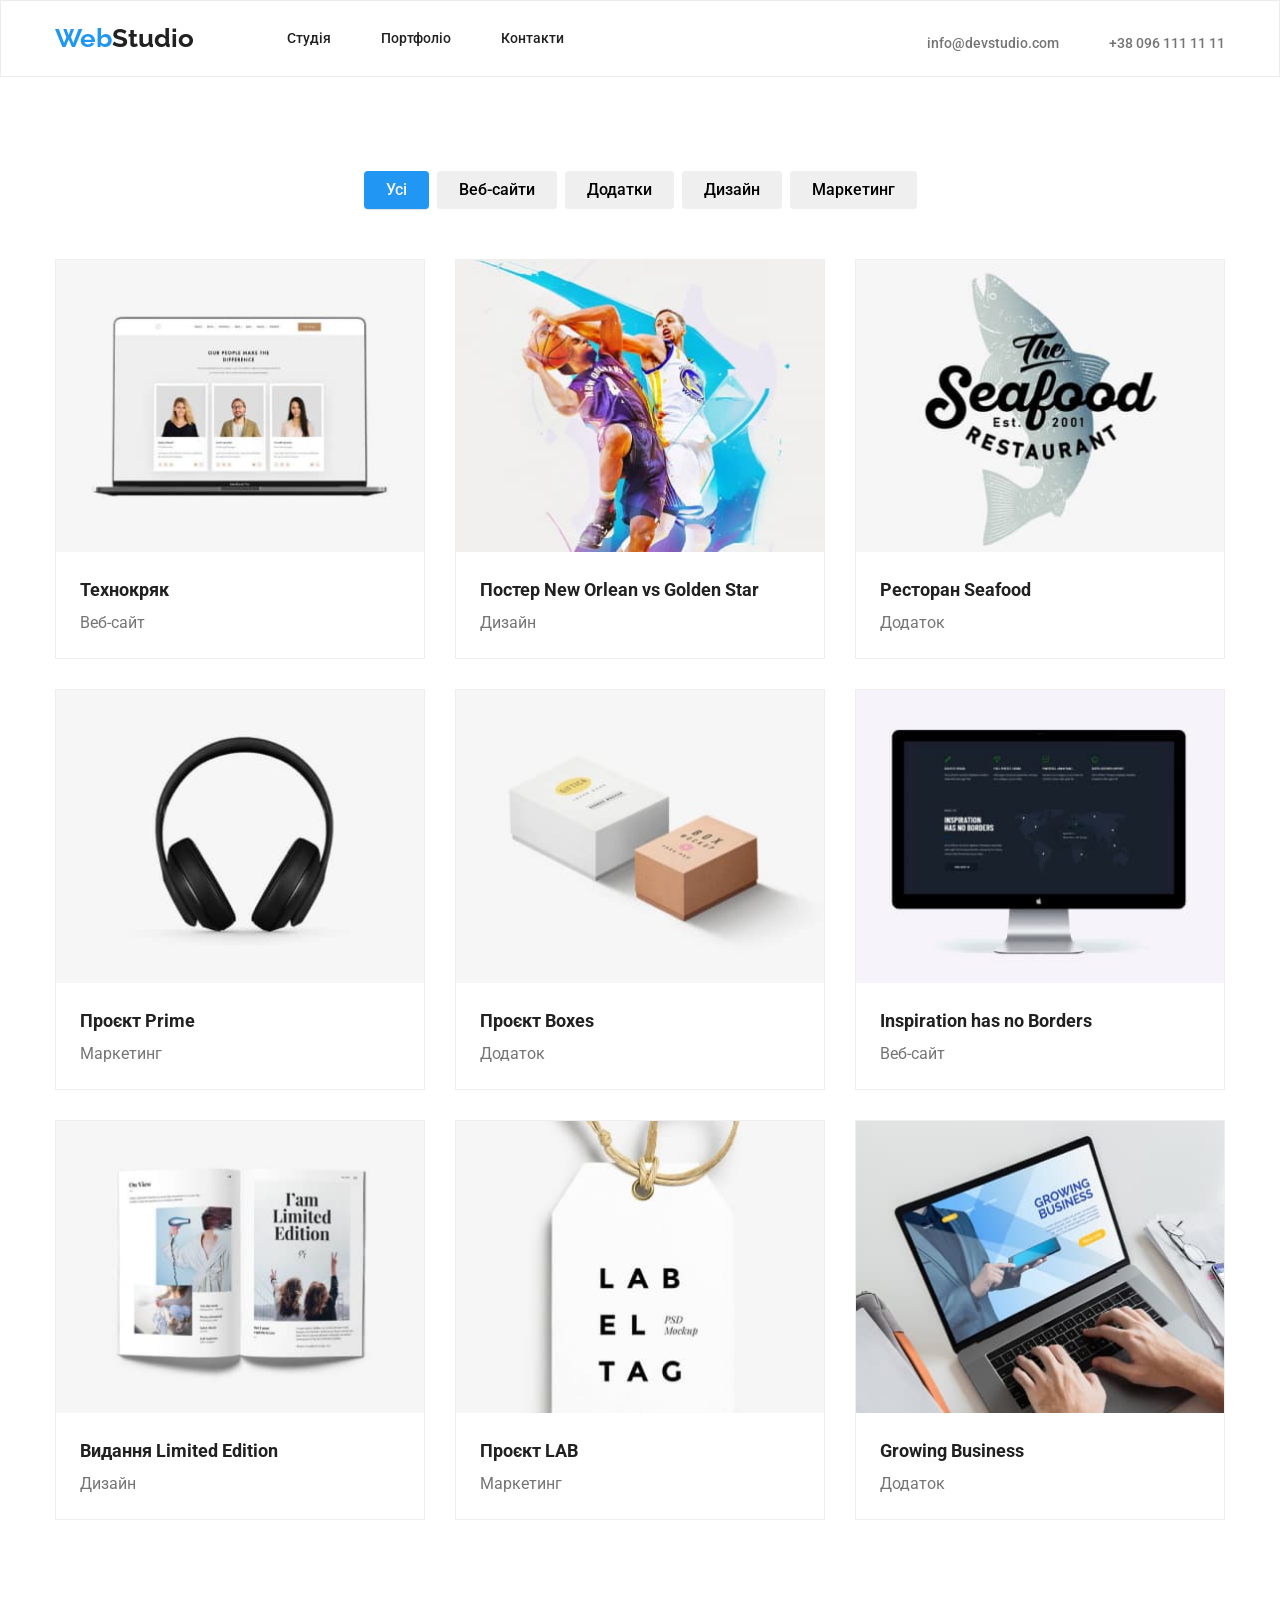
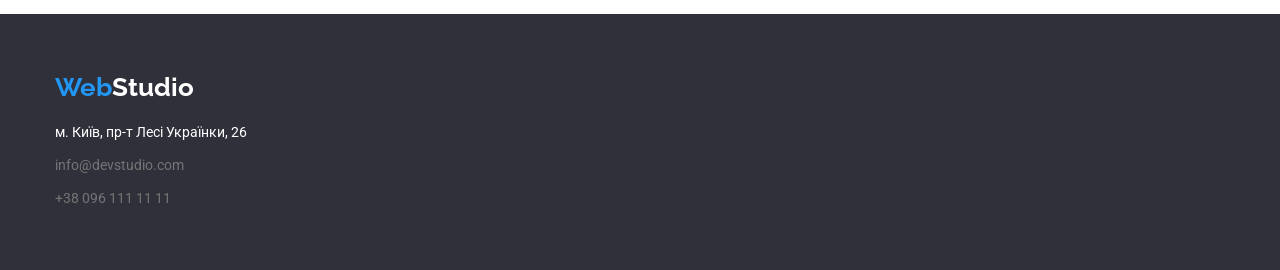
==== portfolio.html @ 8f7f233e "Most" ====
<!DOCTYPE html>
<html lang="uk">
<head>
    <meta charset="UTF-8">
    <meta name="viewport" content="width=device-width, initial-scale=1.0">
    <title>WebStudio</title>
    <link rel="stylesheet" href="css/reset.css">
    <link rel="stylesheet" href="images/fonts/style.css">
    <link rel="stylesheet" href="css/style.css">
</head>
<body>

    <!--header-->
    <header class="header">
        <div class="container header-container">
            <div class="header-wrap">
                <a class="header-logo" href="index.html">Web<span class="header-logo-span">Studio</span></a>
                <nav class="header-nav">
                    <ul class="header-nav-list">
                        <li class="header-item">
                            <a class="header-link" href="index.html">Студія</a>
                        </li>
                        <li class="header-item">
                            <a class="header-link" href="portfolio.html">Портфоліо</a>
                        </li>
                        <li class="header-item">
                            <a class="header-link" href="#">Контакти</a>
                        </li>
                    </ul>
                </nav>
            </div>
            <ul class="header-address">
                <li class="header-item">
                    <a class="header-contact" href="mailto:info@devstudio.com">info@devstudio.com</a>
                </li>
                <li class="header-item">
                    <a class="header-contact" href="tel:+380961111111"><div class="header-phoneicon"></div>+38 096 111 11 11</a>
                </li>
            </ul>
        </div>
    </header>

    <main class="main">

        <!--Кнопці-->
        <section class="projekts">
            <div class="container projekts-container">
                <ul class="projekts-filter-list">
                    <li class="projekts-filter-item">
                        <button class="projekts-button projekts-active-button" type="button">Усі</button>
                    </li>
                    <li class="projekts-filter-item">
                        <button class="projekts-button" type="button">Веб-сайти</button>
                    </li>
                    <li class="projekts-filter-item">
                        <button class="projekts-button" type="button">Додатки</button>
                    </li>
                    <li class="projekts-filter-item">
                        <button class="projekts-button" type="button">Дизайн</button>
                    </li>
                    <li class="projekts-filter-item">
                        <button class="projekts-button" type="button">Маркетинг</button>
                    </li>
                </ul>

                <!--Проєкти-->
                <ul class="projekts-list">

                    <!--Технокряк-->
                    <li  class="projekts-item">
                        <a class="projekts-link" href="">
                            <img class="projekts-img" src="./images/portfolio/tehnokriak.jpg" alt="Технокряк Проєкт">
                            <div class="projekts-wrap">
                                <h3 class="projekts-subtitle">Технокряк</h3>
                                <p class="projekts-filter">Веб-сайт</p>
                            </div>
                        </a>
                    </li>

                    <!--Постер New Orlean vs Golden Star-->
                    <li class="projekts-item">
                        <a class="projekts-link" href="">
                            <img class="projekts-img" src="./images/portfolio/poster.jpg" alt="Постер New Orlean vs Golden Star Проєкт">
                            <div class="projekts-wrap">
                                <h3 class="projekts-subtitle">Постер New Orlean vs Golden Star</h3>
                                <p class="projekts-filter">Дизайн</p>
                            </div>
                        </a>
                    </li>

                    <!--Ресторан Seafood-->
                    <li class="projekts-item">
                         <a class="projekts-item_link" href="">
                            <img class="projekts-img" src="./images/portfolio/restaurant.jpg" alt="Ресторан Seafood Проєкт">
                            <div class="projekts-wrap">
                               <h3 class="projekts-subtitle">Ресторан Seafood</h3>
                               <p class="projekts-filter">Додаток</p>
                            </div>
                        </a>
                    </li>

                    <!--Проєкт Prime-->
                    <li class="projekts-item">
                        <a class="projekts-link" href="">
                            <img class="projekts-img" src="./images/portfolio/headphones.jpg" alt="Проєкт Prime Проєкт">
                            <div class="projekts-wrap">
                                <h3 class="projekts-subtitle">Проєкт Prime</h3>
                                <p class="projekts-filter">Маркетинг</p>
                            </div>
                        </a>
                    </li>
                    
                    <!--Проєкт Boxes-->
                    <li class="projekts-item">
                        <a class="projekts-link" href="">
                            <img class="projekts-img" src="./images/portfolio/boxes.jpg" alt="Проєкт Boxes Проєкт">
                            <div class="projekts-wrap">
                                <h3 class="projekts-subtitle">Проєкт Boxes</h3>
                                <p class="projekts-filter">Додаток</p>
                            </div>
                        </a>
                    </li>

                    <!--Inspiration has no Borders-->
                    <li class="projekts-item">
                        <a class="projekts-link" href="">
                            <img class="projekts-img" src="./images/portfolio/computer.jpg" alt="Inspiration has no Borders Проєкт">
                            <div class="projekts-wrap">
                                <h3 class="projekts-subtitle">Inspiration has no Borders</h3>
                                <p class="projekts-filter">Веб-сайт</p>
                            </div>
                        </a>
                    </li>

                    <!--Видання Limited Edition-->
                    <li class="projekts-item">
                        <a class="projekts-link" href="">
                            <img class="projekts-img" src="./images/portfolio/newsletter.jpg" alt="Видання Limited Edition Проєкт">
                            <div class="projekts-wrap">
                                <h3 class="projekts-subtitle">Видання Limited Edition</h3>
                                <p class="projekts-filter">Дизайн</p>
                            </div>
                        </a>
                    </li>

                    <!--Проєкт LAB-->
                    <li class="projekts-item">
                        <a class="projekts-link" href="">
                            <img class="projekts-img" src="./images/portfolio/labeltag.jpg" alt="Проєкт LAB Проєкт">
                            <div class="projekts-wrap">
                                <h3 class="projekts-subtitle">Проєкт LAB</h3>
                                <p class="projekts-filter">Маркетинг</p>
                            </div>
                        </a>
                    </li>

                    <!--Growing Business-->
                    <li class="projekts-item">
                        <a class="projekts-link" href="">
                            <img class="projekts-img" src="./images/portfolio/business.jpg" alt="Growing Business Проєкт">
                            <div class="projekts-wrap">
                                <h3 class="projekts-subtitle">Growing Business</h3>
                                <p class="projekts-filter">Додаток</p>
                            </div>
                        </a>
                    </li>
                 </ul>
            </div>
        </section>
    </main>

    <!--Підвал-->
    <footer class="footer">
        <div class="container">
            <a class="footer-logo" href="index.html">Web<span class="footer-logo-span">Studio</span></a>
            <address class="footer-address">
                    <ul class="footer-list">
                        <li class="footer-item">
                            <a class="footer-street">м. Київ, пр-т Лесі Українки, 26</a>
                        </li>
                        <li class="footer-item">
                            <a class="footer-contact" href="mailto:info@devstudio.com">info@devstudio.com</a>
                        </li>
                        <li class="footer-item">
                            <a class="footer-contact" href="tel:+380961111111">+38 096 111 11 11</a>
                        </li>
                    </ul>
            </address>
        </div>
    </footer>
    
</body>
</html>
---- images/fonts/style.css ----
@font-face {
  font-family: 'icomoon';
  src:  url('fonts/icomoon.eot?prmth2');
  src:  url('fonts/icomoon.eot?prmth2#iefix') format('embedded-opentype'),
    url('fonts/icomoon.ttf?prmth2') format('truetype'),
    url('fonts/icomoon.woff?prmth2') format('woff'),
    url('fonts/icomoon.svg?prmth2#icomoon') format('svg');
  font-weight: normal;
  font-style: normal;
  font-display: block;
}

[class^="icon-"], [class*=" icon-"] {
  /* use !important to prevent issues with browser extensions that change fonts */
  font-family: 'icomoon' !important;
  speak: never;
  font-style: normal;
  font-weight: normal;
  font-variant: normal;
  text-transform: none;
  line-height: 1;

  /* Better Font Rendering =========== */
  -webkit-font-smoothing: antialiased;
  -moz-osx-font-smoothing: grayscale;
}

.icon-phone:before {
  content: "\e900";
}
.icon-mail:before {
  content: "\e901";
}
.icon-facebook:before {
  content: "\ea90";
}
.icon-instagram:before {
  content: "\ea92";
}
.icon-twitter:before {
  content: "\ea96";
}
.icon-linkedin2:before {
  content: "\eaca";
}
---- css/style.css ----
@import url('https://fonts.googleapis.com/css2?family=Roboto:ital,wght@0,100..900;1,100..900&display=swap');
@import url('https://fonts.googleapis.com/css2?family=Raleway:ital,wght@0,100..900;1,100..900&display=swap');
:root{
    --footer-bg-color: rgba(47, 48, 58, 1);
    --hero-bg-color: #c4c4c4;
    --button-color: #212121;
    --title-color: #212121;
    --button-bg-color: #F5F4FA;
    --button-active-color: #F5F4FA;
    --button-active-bg-color: #2196F3;
    --active-color: #2196f3;
    --contact-text-color: #757575;
    --team-bg-color: #F5F4FA;
    --team-item-bg-color: white;
    --hero-title-color: white;
    --address-color: white;
    --header-bg-color: white;
    --header-border: #ECECEC;
    --text-color: #757575;
    --link-active-color: #2196F3;
    --main-font: "Roboto", serif;
    --logo-font: "Raleway", serif;
}
body {
    margin: 0 auto;
    padding: 0;
    display: block;
}
.active-website {
    color: var(--active-color);
}
.active-button {
    color: var(--button-active-color);
    background-color: var(--button-active-bg-color);
}
.container {
    width: 1170px;
    margin: 0 auto;
    padding: 0 15px;
}

/*header*/
header {
    border: 1px var(--header-border) solid;
    padding: 24px 0 25px;
}
.header-container {
    display: flex;
    justify-content: space-between;
    align-items: end;
}
.header-wrap {
    gap: 93px;
    display: flex;
    flex-direction: row;
    align-items: center;
}
.header-logo {
    color: var(--active-color);
    font-family: var(--logo-font);
    font-weight: 700;
    font-size: 26px;
    line-height: 100%;
    letter-spacing: 3%;
}
.header-logo-span {
    color: var(--title-color);
}
.header-nav-list {
    display: flex;
    justify-content: center;
    flex-direction: row;
    gap: 50px;
}
.header-link {
    color: var(--button-color);
    font-family: var(--main-font);
    font-weight: 500;
    font-size: 14px;
    line-height: 100%;
    letter-spacing: 2%;
}
.header-link:hover {
    color: var(--link-active-color);
}
.header-address {
    height: inherit;
    gap: 50px;
    display: flex;
    justify-content: center;
    flex-direction: row;
    align-items: center;
}
.header-contact {
    color: var(--contact-text-color);
    font-family: var(--main-font);
    font-weight: 500;
    font-size: 14px;
    line-height: 100%;
    letter-spacing: 2%;
}
.header-contact:hover {
    color: var(--link-active-color);
}

/*hero*/
.hero {
    background-color: var(--hero-bg-color);
    background-image: linear-gradient(top to bottom, #2F303A66);
    background-image: url(../images/index/hero/teamwork.jpg);
    background-repeat: no-repeat;
    background-size: cover;
    padding: 200px 0;
}
.hero-container {
    display: block;
    text-align: center;
    flex-direction: column;
}
.hero-title {
    color: var(--hero-title-color);
    font-family: var(--main-font);
    font-weight: 900;
    font-size: 44px;
    line-height: 60px;
    letter-spacing: 6%;
    text-transform: uppercase;
}
.hero-button {
    box-shadow: 0px 4px 4px 0px #00000026;
    background-color: var(--button-active-bg-color);
    color: var(--hero-title-color);
    font-family: var(--main-font);
    padding: 10px 32px;
    border-radius: 4px;
    font-weight: 700;
    font-size: 16px;
    line-height: 30px;
    letter-spacing: 6%;
    margin-top: 30px;
    cursor: pointer;
}

/*special*/
.special {
    padding: 94px 0;
}
.special-list {
    display: flex;
    gap: 30px;
    flex-direction: row;
}/*
.special-item::before {
    background-color: var(--team-bg-color);
    background-image: url(../images/index/clients/symbol-defs.svg#icon-clock);
    width: 270px;
    height: 120px;
    border-radius: 4px;
    margin-bottom: 30px;
    display: block;
    content: "";
}*/
.special-vector {
    background-color: var(--team-bg-color);
    width: 70px;
    height: 70px;
    flex-shrink: 0;
    padding: 25px 100px;
    border-radius: 4px;
    margin-bottom: 30px;
}
.special-headline {
    font-family: var(--main-font);
    color: var(--title-color);
    font-weight: 700;
    font-size: 14px;
    line-height: 100%;
    letter-spacing: 3%;
    margin-bottom: 10px;
    text-align: left;
    text-transform: uppercase;
}
.special-desc {
    font-family: var(--main-font);
    color: var(--text-color); 
    font-weight: 400;
    font-size: 14px;
    line-height: 24px;
    letter-spacing: 3%;
}

/*tasks*/
.tasks {
    display: block;
    padding-bottom: 94px;
}
.tasks-title {
    font-family: var(--main-font);
    color: var(--title-color);
    font-weight: 700;
    font-size: 36px;
    line-height: 100%;
    letter-spacing: 3%;
    margin-bottom: 50px;
    text-align: center;
}
.tasks-list {
    display: flex;
    gap: 30px;
    flex-direction: row;
}

/*team*/
.team {
    background-color: var(--team-bg-color);
    padding: 94px 0 94px;
}
.team-title {
    font-family: var(--main-font);
    font-weight: 700;
    font-size: 36px;
    line-height: 100%;
    letter-spacing: 3%;
    margin-bottom: 50px;
    text-align: center;
    color: var(--title-color);
}
.team-list {
    display: flex;
    flex-direction: row;
    gap: 30px;
}
.team-item {
    box-shadow: 0px 2px 1px 0px #00000033;
    box-shadow: 0px 1px 1px 0px #00000024;
    box-shadow: 0px 1px 3px 0px #0000001F;
    background-color: var(--team-item-bg-color);
    width: 270px;
    height: 368px;
    border-bottom-right-radius: 4px;
    border-bottom-left-radius: 4px;
}
.team-img {
    max-width: 270px;
    max-height: 260px;
}
.team-name {
    color: var(--title-color);
    font-family: var(--main-font);
    font-weight: 500;
    font-size: 16px;
    line-height: 100%;
    letter-spacing: 3%;
    margin-top: 30px;
    text-align: center;
}
.team-desc {
    color: var(--text-color);  
    font-family: var(--main-font);
    font-weight: 400;
    font-size: 16px;
    line-height: 100%;
    letter-spacing: 3%;
    margin-top: 10px;
    text-align: center;
}

/* clients */
.clients {
    padding: 94px 0;
}
.clients-wrap {
    display: flex;
    justify-content: space-between;
    flex-direction: row;
}
.clients-title {
    font-family: var(--main-font);
    color: var(--title-color);
    font-weight: 700;
    font-size: 36px;
    line-height: 100%;
    letter-spacing: 3%;
    margin-bottom: 50px;
    text-align: center;
}
.clients-vector {
    width: 106px;
    height: 60px;
    padding: 16px 32px;
    fill: var(--contact-text-color);
    border: 1px solid var(--contact-text-color);
}
.clients-vector:hover {
    fill: var(--active-color);
    border: 1px solid var(--active-color);
    cursor: pointer;
}

/*projekts*/
.projekts {
    padding: 94px 0;
}
.projekts-filter-list {
    gap: 8px;
    display: flex;
    flex-direction: row;
    justify-content: center;
    margin-bottom: 50px;
}
.projekts-filter-item :first-child .projekts-button {
    padding: 6px 25px;
}
.projekts-button {
    font-family: var(--main-font);
    font-weight: 500;
    font-size: 16px;
    line-height: 26px;
    letter-spacing: 3%;
    text-align: center;
    border-radius: 4px;
    padding: 6px 22px;
}
.projekts-active-button{
    background-color: var(--button-active-bg-color);
    color: var(--button-active-color);
    box-shadow: 1px 4px 6px 0px #00000029;
    box-shadow: 0px 4px 4px 0px #0000000F;
    box-shadow: 0px 1px 1px 0px #0000001F;
}
.projekts-button:hover {
    box-shadow: 0px 2px 2px 0px #0000001F;
    box-shadow: 0px 1px 2px 0px #00000014;
    box-shadow: 0px 3px 1px 0px #0000001A;
    background-color: var(--button-active-bg-color);
    color: var(--button-active-color);
    cursor: pointer;
}
.projekts-list {
    display: flex;
    flex-wrap: wrap;
    align-content: center;
    gap: 30px;
}
.projekts-item {
    box-sizing: border-box;
    flex-basis: calc((100% - 60px) / 3);
    border: 1px solid #EEEEEE;
}
.projekts-item:hover {
    box-shadow: 1px 4px 6px 0px #00000029;
    box-shadow: 0px 4px 4px 0px #0000000F;
    box-shadow: 0px 1px 1px 0px #0000001F;
}
.projekts-link {
    cursor: default;
}
.projekts-img {
    max-width: 100%;
    height: auto;
    display: block;
}
.projekts-wrap {
    padding: 20px 24px;
}
.projekts-subtitle {
    color: var(--title-color);
    font-family: var(--main-font);
    font-weight: 700;
    font-size: 18px;
    line-height: 36px;
    letter-spacing: 6%;

}
.projekts-filter {
    color: var(--contact-text-color);
    font-family: var(--main-font);
    font-weight: 400;
    font-size: 16px;
    line-height: 30px;
    letter-spacing: 6%;

}

/*footer*/
footer {
    background-color: var(--footer-bg-color);
    padding: 60px 0;
}
.footer-logo {
    color: var(--link-active-color);
    font-family: var(--logo-font);
    font-weight: 700;
    font-size: 26px;
    line-height: 100%;
    letter-spacing: 3%;
}
.footer-logo-span {
    color: var(--hero-title-color);
}
.footer-item {
    color: var(--hero-title-color);
}
.footer-street {
    color: var(--address-color);
    font-family: var(--main-font);
    font-weight: 400;
    font-size: 14px;
    line-height: 24px;
    letter-spacing: 3%;
    margin-top: 20px;
    display: inline-block;
}
.footer-contact {
    color: var(--contact-text-color);
    font-family: var(--main-font);
    font-weight: 400;
    font-size: 14px;
    line-height: 24px;
    letter-spacing: 3%;
    margin-top: 9px;
    display: inline-block;
}
.footer-contact:active{
    color: var(--link-active-color);
}
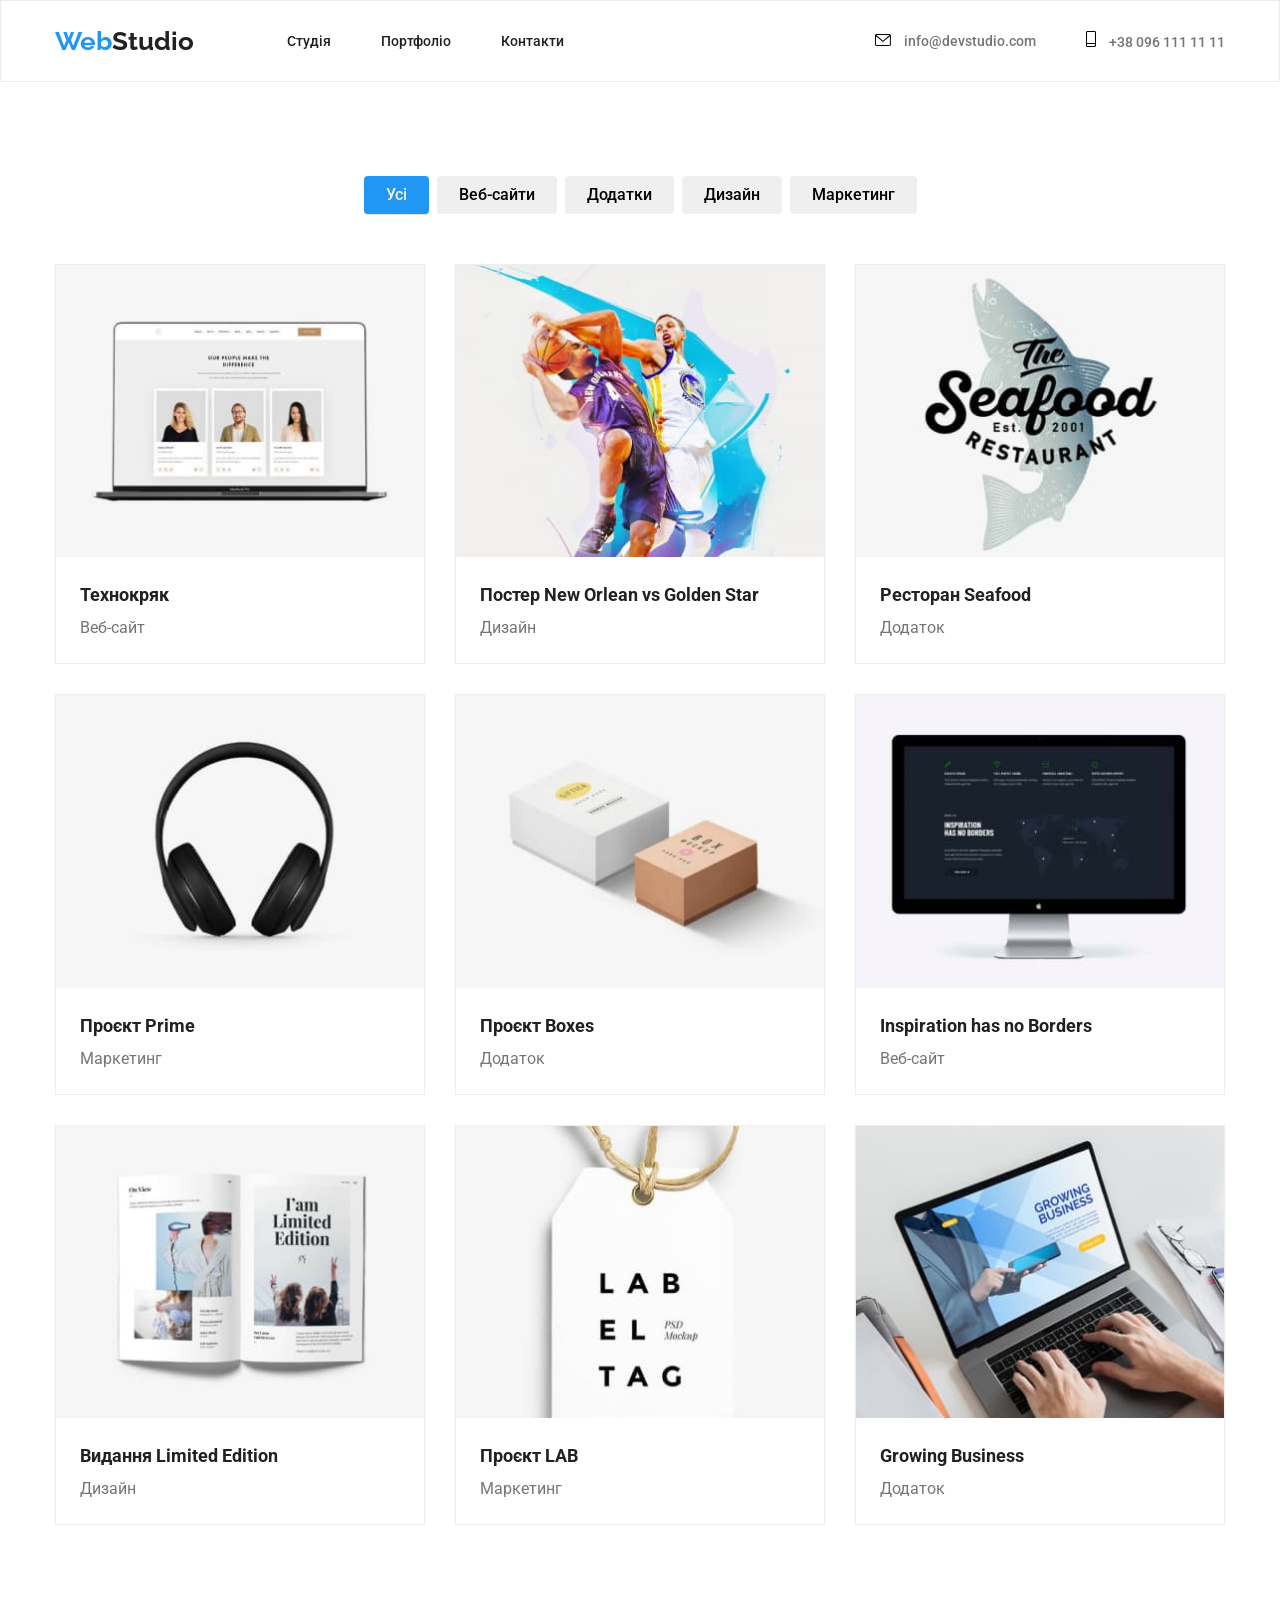
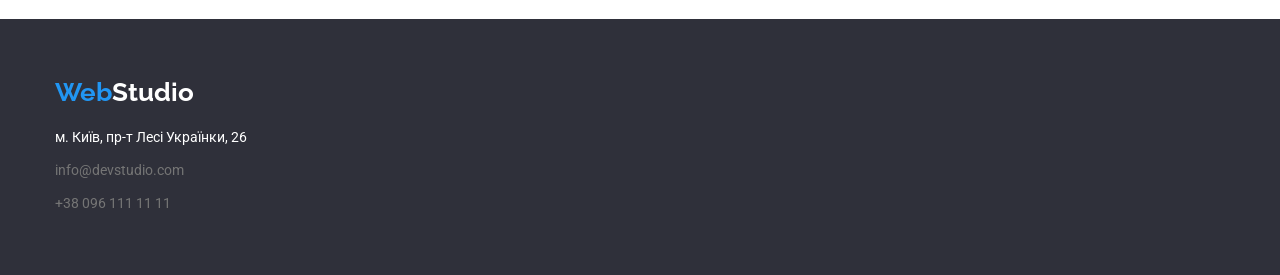
==== commit bf220512: "Yay" ====
--- a/portfolio.html
+++ b/portfolio.html
@@ -5,7 +5,6 @@
     <meta name="viewport" content="width=device-width, initial-scale=1.0">
     <title>WebStudio</title>
     <link rel="stylesheet" href="css/reset.css">
-    <link rel="stylesheet" href="images/fonts/style.css">
     <link rel="stylesheet" href="css/style.css">
 </head>
 <body>
@@ -31,10 +30,20 @@
             </div>
             <ul class="header-address">
                 <li class="header-item">
-                    <a class="header-contact" href="mailto:info@devstudio.com">info@devstudio.com</a>
+                    <a class="header-contact" href="mailto:info@devstudio.com">
+                        <svg class="header-vector">
+                            <use class="header-symbol" href="./images/index/symbol-defs.svg#icon-mail"></use>
+                        </svg>
+                        info@devstudio.com
+                    </a>
                 </li>
                 <li class="header-item">
-                    <a class="header-contact" href="tel:+380961111111"><div class="header-phoneicon"></div>+38 096 111 11 11</a>
+                    <a class="header-contact" href="tel:+380961111111">
+                        <svg class="header-vector phone">
+                            <use class="header-symbol" href="./images/index/symbol-defs.svg#icon-phone"></use>
+                        </svg>
+                        +38 096 111 11 11
+                    </a>
                 </li>
             </ul>
         </div>
--- a/css/style.css
+++ b/css/style.css
@@ -18,6 +18,10 @@
     --header-border: #ECECEC;
     --text-color: #757575;
     --link-active-color: #2196F3;
+    --media-color: #AFB1B8;
+    --clients-color: #AFB1B8;
+    --media-second-color: #fff;
+    --media-bg-color: #FFFFFF1A;
     --main-font: "Roboto", serif;
     --logo-font: "Raleway", serif;
 }
@@ -67,10 +71,12 @@
     color: var(--title-color);
 }
 .header-nav-list {
-    display: flex;
+    gap: 50px;
+    height: 31px;
+    display: flex;
+    align-items: center;
     justify-content: center;
     flex-direction: row;
-    gap: 50px;
 }
 .header-link {
     color: var(--button-color);
@@ -84,7 +90,7 @@
     color: var(--link-active-color);
 }
 .header-address {
-    height: inherit;
+    height: 31px;
     gap: 50px;
     display: flex;
     justify-content: center;
@@ -101,6 +107,16 @@
 }
 .header-contact:hover {
     color: var(--link-active-color);
+    fill: var(--link-active-color);
+}
+.header-vector {
+    width: 16px;
+    height: 12px;
+    margin-right: 10px;
+}
+.phone {
+    width: 10px;
+    height: 16px;
 }
 
 /*hero*/
@@ -124,6 +140,7 @@
     font-size: 44px;
     line-height: 60px;
     letter-spacing: 6%;
+    margin: 0 237px;
     text-transform: uppercase;
 }
 .hero-button {
@@ -235,8 +252,6 @@
     box-shadow: 0px 1px 1px 0px #00000024;
     box-shadow: 0px 1px 3px 0px #0000001F;
     background-color: var(--team-item-bg-color);
-    width: 270px;
-    height: 368px;
     border-bottom-right-radius: 4px;
     border-bottom-left-radius: 4px;
 }
@@ -263,6 +278,28 @@
     letter-spacing: 3%;
     margin-top: 10px;
     text-align: center;
+}
+.team-media-list {
+    margin: 16px 32px 30px;
+    display: flex;
+    justify-content: space-between;
+    flex-direction: row;
+}
+.team-media-link {
+    padding: 12px;
+    border-radius: 100%;
+    display: block;
+}
+.team-media-link:hover {
+    background-color: var(--active-color);
+}
+.team-media-vector {
+    fill: var(--media-color);
+    width: 20px;
+    height: 20px;
+}
+.team-media-link:hover .team-media-vector {
+    fill: var(--media-second-color);
 }
 
 /* clients */
@@ -288,8 +325,8 @@
     width: 106px;
     height: 60px;
     padding: 16px 32px;
-    fill: var(--contact-text-color);
-    border: 1px solid var(--contact-text-color);
+    fill: var(--clients-color);
+    border: 1px solid var(--clients-color);
 }
 .clients-vector:hover {
     fill: var(--active-color);
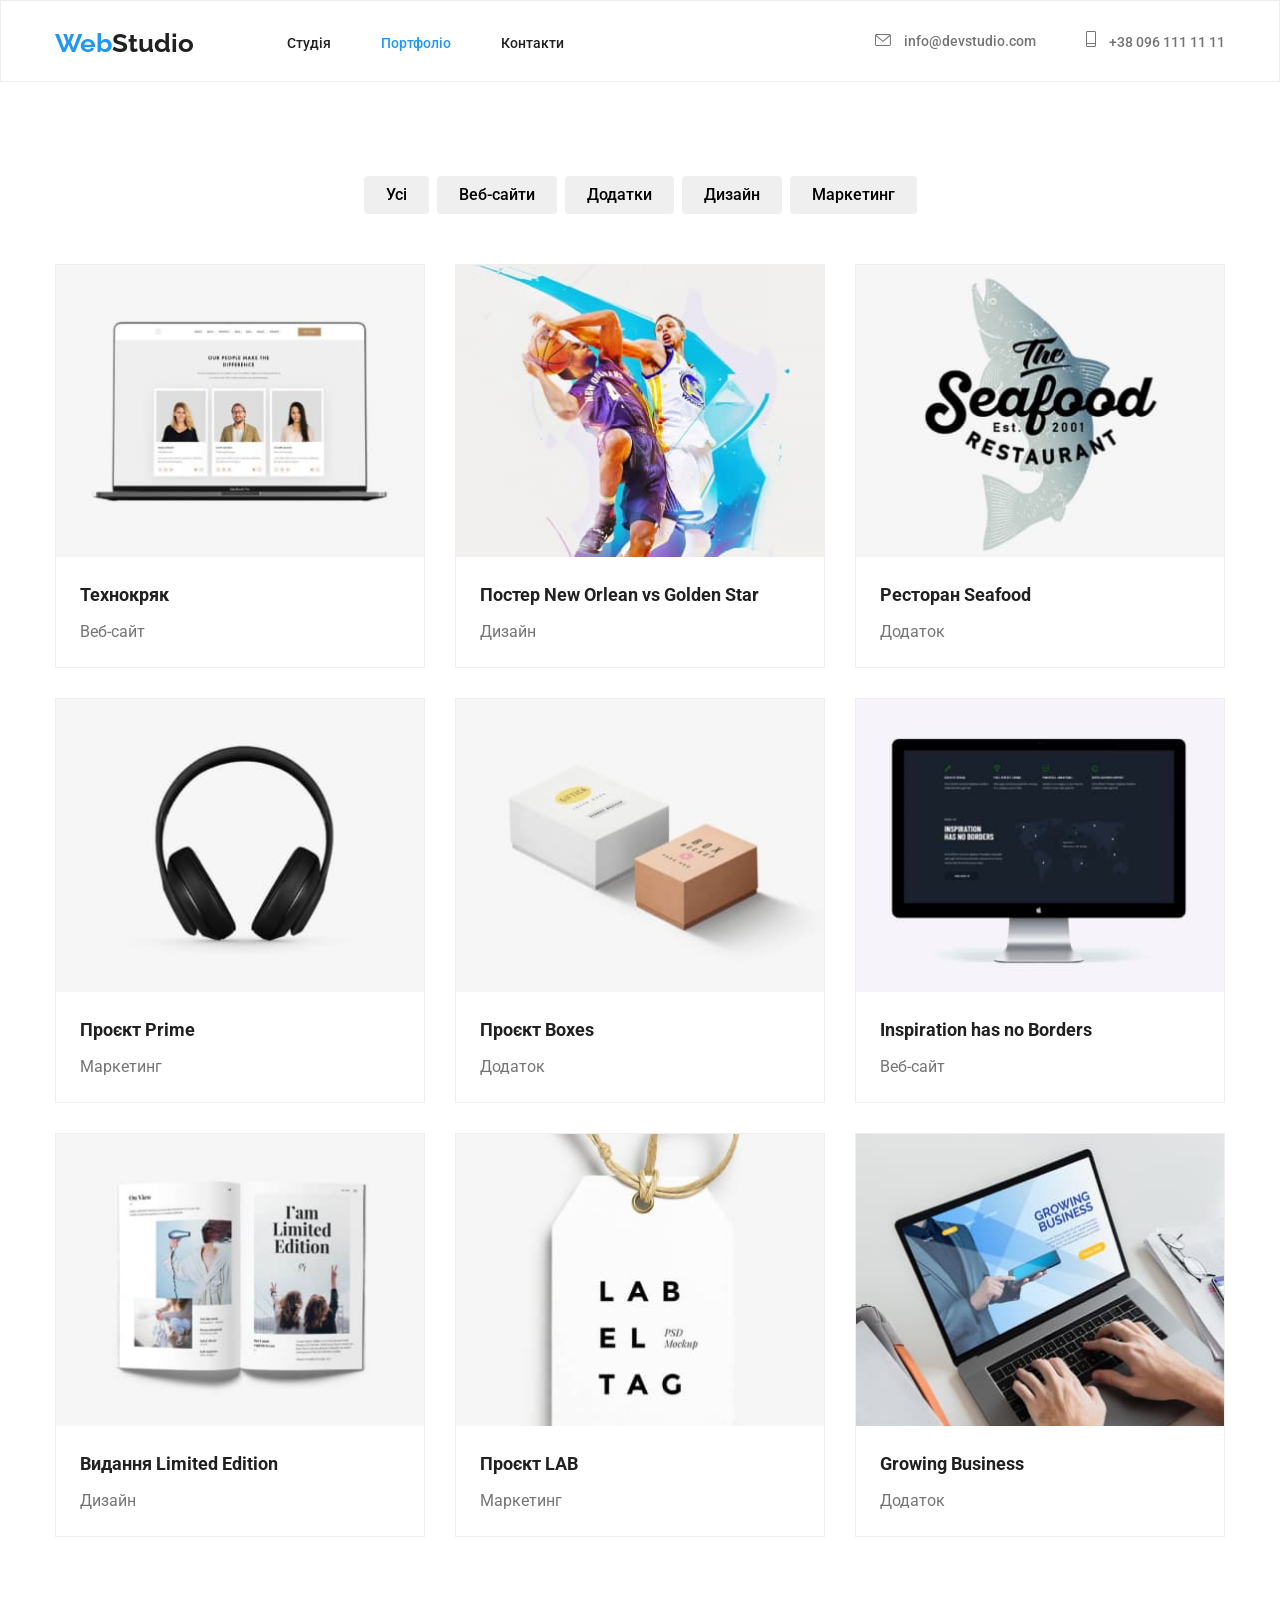
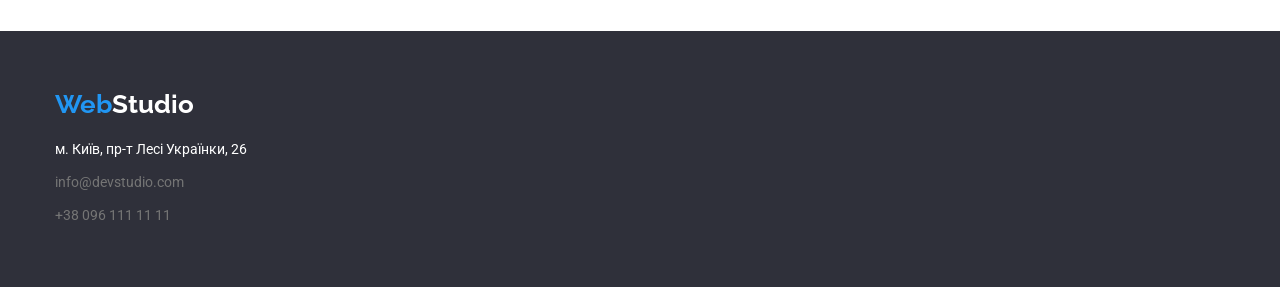
==== commit ebe482e1: "14 HW" ====
--- a/portfolio.html
+++ b/portfolio.html
@@ -20,7 +20,7 @@
                             <a class="header-link" href="index.html">Студія</a>
                         </li>
                         <li class="header-item">
-                            <a class="header-link" href="portfolio.html">Портфоліо</a>
+                            <a class="header-link active-site" href="portfolio.html">Портфоліо</a>
                         </li>
                         <li class="header-item">
                             <a class="header-link" href="#">Контакти</a>
@@ -198,5 +198,6 @@
         </div>
     </footer>
     
+    <script src="./js/modal.js"></script>
 </body>
 </html>
--- a/css/style.css
+++ b/css/style.css
@@ -25,14 +25,7 @@
     --main-font: "Roboto", serif;
     --logo-font: "Raleway", serif;
 }
-body {
-    margin: 0 auto;
-    padding: 0;
-    display: block;
-}
-.active-website {
-    color: var(--active-color);
-}
+
 .active-button {
     color: var(--button-active-color);
     background-color: var(--button-active-bg-color);
@@ -64,7 +57,6 @@
     font-family: var(--logo-font);
     font-weight: 700;
     font-size: 26px;
-    line-height: 100%;
     letter-spacing: 3%;
 }
 .header-logo-span {
@@ -72,19 +64,17 @@
 }
 .header-nav-list {
     gap: 50px;
-    height: 31px;
-    display: flex;
-    align-items: center;
-    justify-content: center;
-    flex-direction: row;
+    display: flex;
 }
 .header-link {
     color: var(--button-color);
     font-family: var(--main-font);
     font-weight: 500;
     font-size: 14px;
-    line-height: 100%;
     letter-spacing: 2%;
+}
+.active-site {
+    color: var(--active-color);
 }
 .header-link:hover {
     color: var(--link-active-color);
@@ -99,10 +89,10 @@
 }
 .header-contact {
     color: var(--contact-text-color);
+    fill: var(--contact-text-color);
     font-family: var(--main-font);
     font-weight: 500;
     font-size: 14px;
-    line-height: 100%;
     letter-spacing: 2%;
 }
 .header-contact:hover {
@@ -121,9 +111,9 @@
 
 /*hero*/
 .hero {
+    background-image: linear-gradient(top to bottom, #2F303A66, #2F303A66);
+    background-image: url(../images/index/hero/teamwork.jpg);
     background-color: var(--hero-bg-color);
-    background-image: linear-gradient(top to bottom, #2F303A66);
-    background-image: url(../images/index/hero/teamwork.jpg);
     background-repeat: no-repeat;
     background-size: cover;
     padding: 200px 0;
@@ -140,7 +130,6 @@
     font-size: 44px;
     line-height: 60px;
     letter-spacing: 6%;
-    margin: 0 237px;
     text-transform: uppercase;
 }
 .hero-button {
@@ -191,7 +180,6 @@
     color: var(--title-color);
     font-weight: 700;
     font-size: 14px;
-    line-height: 100%;
     letter-spacing: 3%;
     margin-bottom: 10px;
     text-align: left;
@@ -199,8 +187,7 @@
 }
 .special-desc {
     font-family: var(--main-font);
-    color: var(--text-color); 
-    font-weight: 400;
+    color: var(--text-color);
     font-size: 14px;
     line-height: 24px;
     letter-spacing: 3%;
@@ -216,7 +203,6 @@
     color: var(--title-color);
     font-weight: 700;
     font-size: 36px;
-    line-height: 100%;
     letter-spacing: 3%;
     margin-bottom: 50px;
     text-align: center;
@@ -236,7 +222,6 @@
     font-family: var(--main-font);
     font-weight: 700;
     font-size: 36px;
-    line-height: 100%;
     letter-spacing: 3%;
     margin-bottom: 50px;
     text-align: center;
@@ -248,9 +233,10 @@
     gap: 30px;
 }
 .team-item {
-    box-shadow: 0px 2px 1px 0px #00000033;
-    box-shadow: 0px 1px 1px 0px #00000024;
-    box-shadow: 0px 1px 3px 0px #0000001F;
+    box-shadow:
+    0px 2px 1px 0px #00000033,
+    0px 1px 1px 0px #00000024,
+    0px 1px 3px 0px #0000001F;
     background-color: var(--team-item-bg-color);
     border-bottom-right-radius: 4px;
     border-bottom-left-radius: 4px;
@@ -264,7 +250,6 @@
     font-family: var(--main-font);
     font-weight: 500;
     font-size: 16px;
-    line-height: 100%;
     letter-spacing: 3%;
     margin-top: 30px;
     text-align: center;
@@ -272,9 +257,7 @@
 .team-desc {
     color: var(--text-color);  
     font-family: var(--main-font);
-    font-weight: 400;
     font-size: 16px;
-    line-height: 100%;
     letter-spacing: 3%;
     margin-top: 10px;
     text-align: center;
@@ -316,7 +299,6 @@
     color: var(--title-color);
     font-weight: 700;
     font-size: 36px;
-    line-height: 100%;
     letter-spacing: 3%;
     margin-bottom: 50px;
     text-align: center;
@@ -358,17 +340,11 @@
     border-radius: 4px;
     padding: 6px 22px;
 }
-.projekts-active-button{
-    background-color: var(--button-active-bg-color);
-    color: var(--button-active-color);
-    box-shadow: 1px 4px 6px 0px #00000029;
-    box-shadow: 0px 4px 4px 0px #0000000F;
-    box-shadow: 0px 1px 1px 0px #0000001F;
-}
 .projekts-button:hover {
-    box-shadow: 0px 2px 2px 0px #0000001F;
-    box-shadow: 0px 1px 2px 0px #00000014;
-    box-shadow: 0px 3px 1px 0px #0000001A;
+    box-shadow:
+    0px 2px 2px 0px #0000001F,
+    0px 1px 2px 0px #00000014,
+    0px 3px 1px 0px #0000001A;
     background-color: var(--button-active-bg-color);
     color: var(--button-active-color);
     cursor: pointer;
@@ -385,16 +361,13 @@
     border: 1px solid #EEEEEE;
 }
 .projekts-item:hover {
-    box-shadow: 1px 4px 6px 0px #00000029;
-    box-shadow: 0px 4px 4px 0px #0000000F;
-    box-shadow: 0px 1px 1px 0px #0000001F;
-}
-.projekts-link {
-    cursor: default;
+    box-shadow:
+    1px 4px 6px 0px #00000029,
+    0px 4px 4px 0px #0000000F,
+    0px 1px 1px 0px #0000001F;
 }
 .projekts-img {
     max-width: 100%;
-    height: auto;
     display: block;
 }
 .projekts-wrap {
@@ -407,7 +380,7 @@
     font-size: 18px;
     line-height: 36px;
     letter-spacing: 6%;
-
+    margin-bottom: 4px;
 }
 .projekts-filter {
     color: var(--contact-text-color);
@@ -416,7 +389,6 @@
     font-size: 16px;
     line-height: 30px;
     letter-spacing: 6%;
-
 }
 
 /*footer*/
@@ -429,7 +401,6 @@
     font-family: var(--logo-font);
     font-weight: 700;
     font-size: 26px;
-    line-height: 100%;
     letter-spacing: 3%;
 }
 .footer-logo-span {
@@ -441,7 +412,6 @@
 .footer-street {
     color: var(--address-color);
     font-family: var(--main-font);
-    font-weight: 400;
     font-size: 14px;
     line-height: 24px;
     letter-spacing: 3%;
@@ -451,7 +421,6 @@
 .footer-contact {
     color: var(--contact-text-color);
     font-family: var(--main-font);
-    font-weight: 400;
     font-size: 14px;
     line-height: 24px;
     letter-spacing: 3%;
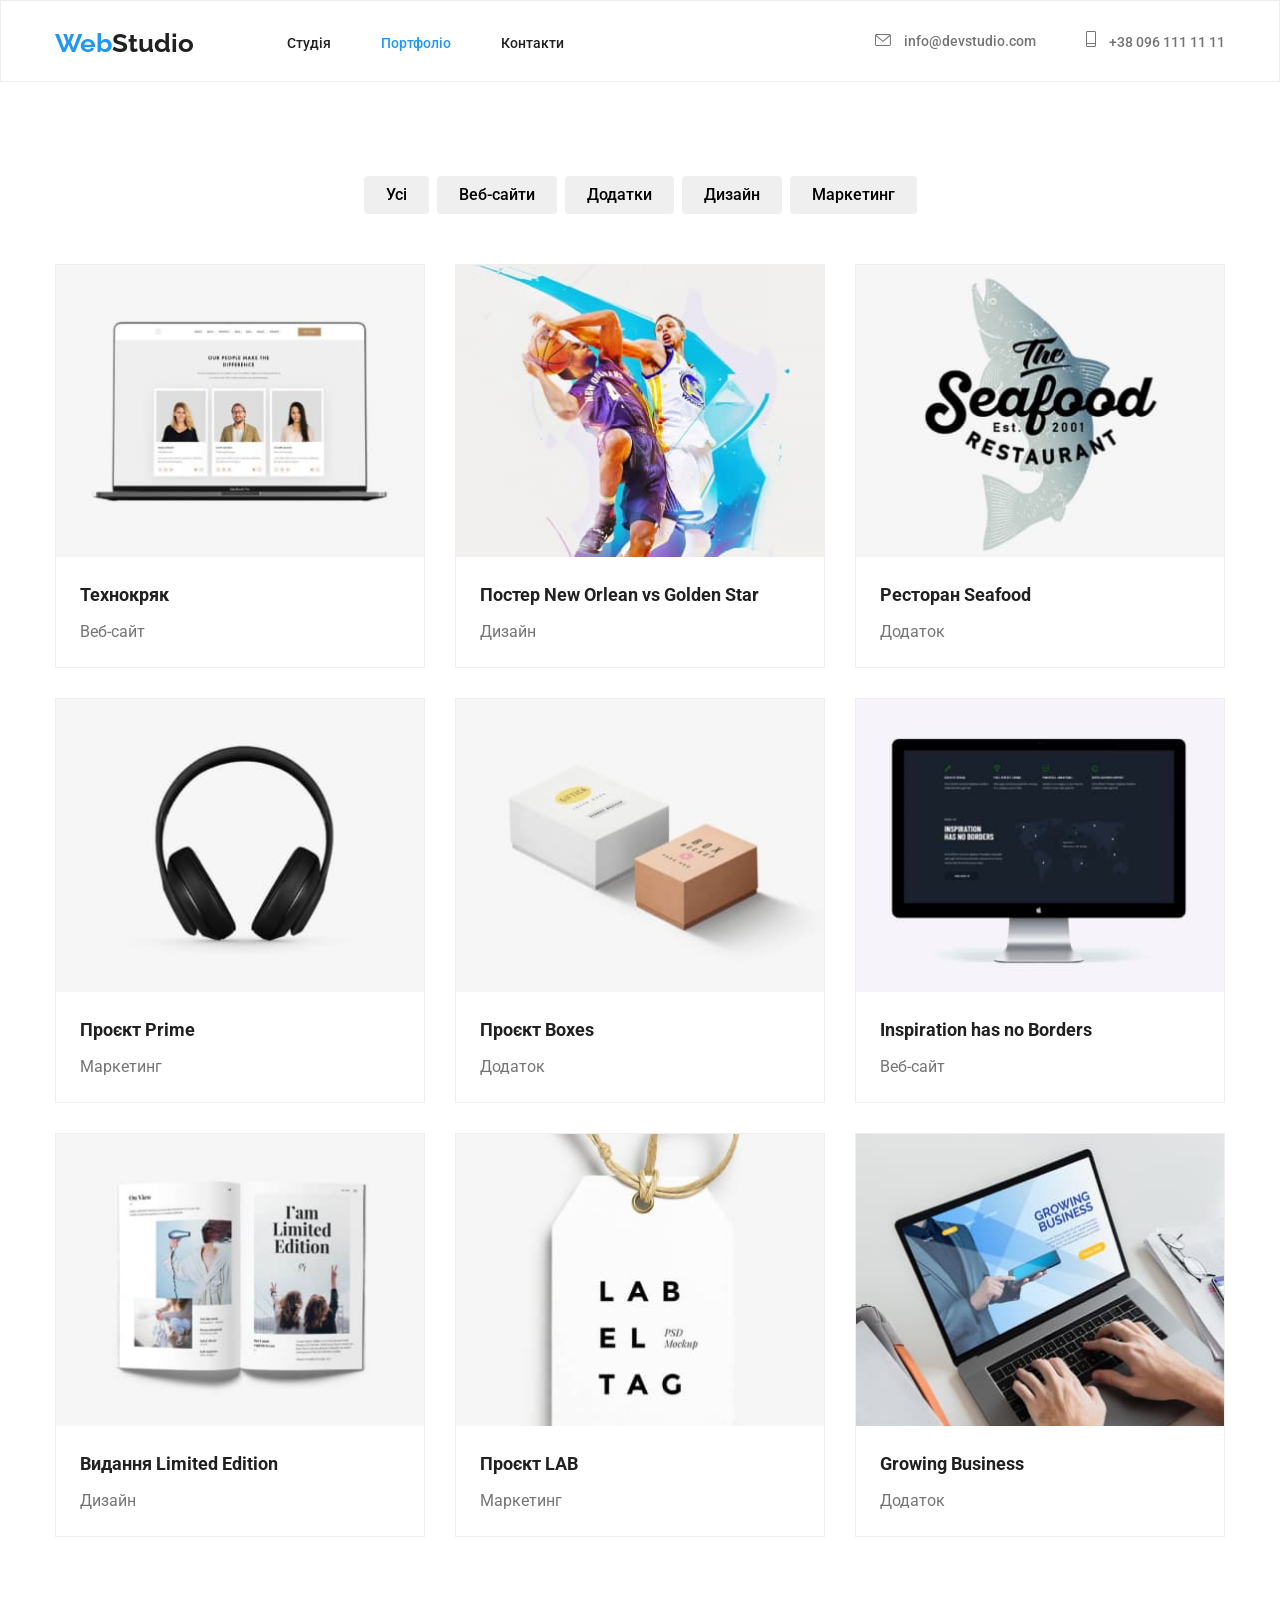
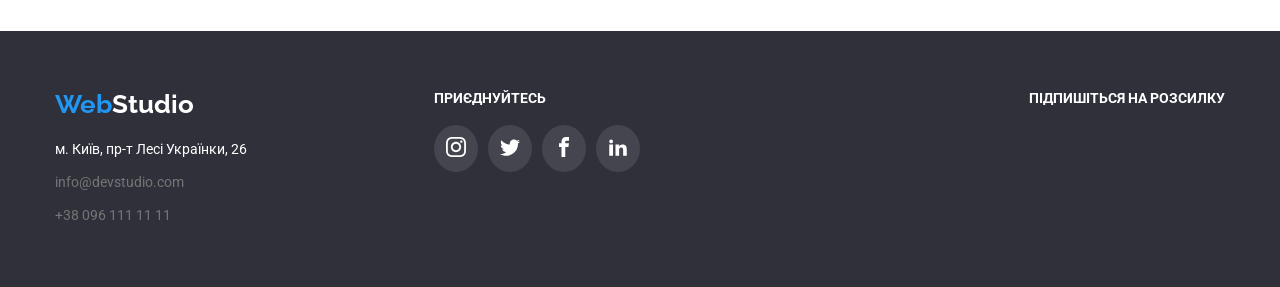
==== commit 4b008a56: "HW 26 part1" ====
--- a/portfolio.html
+++ b/portfolio.html
@@ -180,21 +180,61 @@
 
     <!--Підвал-->
     <footer class="footer">
-        <div class="container">
-            <a class="footer-logo" href="index.html">Web<span class="footer-logo-span">Studio</span></a>
-            <address class="footer-address">
-                    <ul class="footer-list">
-                        <li class="footer-item">
-                            <a class="footer-street">м. Київ, пр-т Лесі Українки, 26</a>
-                        </li>
-                        <li class="footer-item">
-                            <a class="footer-contact" href="mailto:info@devstudio.com">info@devstudio.com</a>
-                        </li>
-                        <li class="footer-item">
-                            <a class="footer-contact" href="tel:+380961111111">+38 096 111 11 11</a>
+        <div class="container footer-container">
+            <div class="footer-wrap">
+                <div class="footer-content">
+                    <a class="footer-content-logo" href="index.html">Web<span class="footer-content-logo-span">Studio</span></a>
+                    <address class="footer-content-address">
+                        <ul class="footer-content-list">
+                            <li class="footer-content-item">
+                                <a class="footer-content-street">м. Київ, пр-т Лесі Українки, 26</a>
+                            </li>
+                            <li class="footer-item">
+                                <a class="footer-content-contact" href="mailto:info@devstudio.com">info@devstudio.com</a>
+                            </li>
+                            <li class="footer-item">
+                                <a class="footer-content-contact" href="tel:+380961111111">+38 096 111 11 11</a>
+                            </li>
+                        </ul>
+                    </address>
+                </div>
+                <div class="footer-media">
+                    <h3 class="footer-media-title">приєднуйтесь</h3>
+                    <ul class="footer-media-list">
+                        <li class="footer-media-item">
+                            <a class="footer-media-link" href="#">
+                                <svg class="footer-media-vector">
+                                    <use class="footer-media-symbol" href="./images/index/symbol-defs.svg#icon-instagram"></use>
+                                </svg>
+                            </a>
+                        </li>
+                        <li class="footer-media-item">
+                            <a class="footer-media-link" href="#">
+                                <svg class="footer-media-vector">
+                                    <use class="footer-media-symbol" href="./images/index/symbol-defs.svg#icon-twitter"></use>
+                                </svg>
+                            </a>
+                        </li>
+                        <li class="footer-media-item">
+                            <a class="footer-media-link" href="#">
+                                <svg class="footer-media-vector">
+                                    <use class="footer-media-symbol" href="./images/index/symbol-defs.svg#icon-facebook"></use>
+                                </svg>
+                            </a>
+                        </li>
+                        <li class="footer-media-item">
+                            <a class="footer-media-link" href="#">
+                                <svg class="footer-media-vector">
+                                    <use class="footer-media-symbol" href="./images/index/symbol-defs.svg#icon-linkedin2"></use>
+                                </svg>
+                            </a>
                         </li>
                     </ul>
-            </address>
+                </div>
+            </div>
+                <div class="footer-subscribe">
+                    <h3 class="footer-subscribe-title">Підпишіться на розсилку</h3>
+                </div>
         </div>
     </footer>
     
--- a/css/style.css
+++ b/css/style.css
@@ -146,6 +146,54 @@
     margin-top: 30px;
     cursor: pointer;
 }
+.backdrop {
+  position: fixed;
+  top: 0;
+  left: 0;
+  width: 100%;
+  height: 100%;
+  background-color: rgba(0, 0, 0, 0.5);
+  opacity: 1;
+}
+
+.backdrop.is-hidden {
+  opacity: 0;
+  pointer-events: none;
+}
+
+.no-scroll {
+  overflow: hidden;
+}
+
+.modal {
+  background-color: var(--header-bg-color);
+  top: 50%;
+  left: 50%;
+  min-width: 528px;
+  min-height: 581px;
+  padding: 40px;
+  border-radius: 4px;
+  transform: translate(-50%, -50%);
+  position: absolute;
+}
+.modal-button {
+    position: absolute;
+    top: 8px;
+    right: 8px;
+}
+.modal-headline {
+    font-family: var(--main-font);
+    color: var(--title-color);
+    font-weight: 700;
+    font-size: 20px;
+    line-height: 100%;
+    letter-spacing: 3%;
+    text-align: center;
+}
+.modal-form {
+    display: flex;
+    flex-direction: column;
+}
 
 /*special*/
 .special {
@@ -155,17 +203,7 @@
     display: flex;
     gap: 30px;
     flex-direction: row;
-}/*
-.special-item::before {
-    background-color: var(--team-bg-color);
-    background-image: url(../images/index/clients/symbol-defs.svg#icon-clock);
-    width: 270px;
-    height: 120px;
-    border-radius: 4px;
-    margin-bottom: 30px;
-    display: block;
-    content: "";
-}*/
+}
 .special-vector {
     background-color: var(--team-bg-color);
     width: 70px;
@@ -212,6 +250,25 @@
     gap: 30px;
     flex-direction: row;
 }
+.tasks-item  {
+    position: relative;
+}
+.tasks-desc {
+    font-family: var(--main-font);
+    color: var(--hero-title-color);
+    background-color: #2F303ACC;
+    font-weight: 700;
+    font-size: 14px;
+    line-height: 100%;
+    letter-spacing: 3%;
+    text-align: center;
+    text-transform: uppercase;
+
+    position: absolute;
+    bottom: 0;
+    width: 100%;
+    padding: 27px 0;
+}
 
 /*team*/
 .team {
@@ -396,20 +453,29 @@
     background-color: var(--footer-bg-color);
     padding: 60px 0;
 }
-.footer-logo {
+.footer-container {
+    display: flex;
+    justify-content: space-between;
+}
+.footer-wrap {
+    display: flex;
+    justify-content: space-between;
+    width: 50%;
+}
+.footer-content-logo {
     color: var(--link-active-color);
     font-family: var(--logo-font);
     font-weight: 700;
     font-size: 26px;
     letter-spacing: 3%;
 }
-.footer-logo-span {
+.footer-content-logo-span {
     color: var(--hero-title-color);
 }
-.footer-item {
+.footer-content-item {
     color: var(--hero-title-color);
 }
-.footer-street {
+.footer-content-street {
     color: var(--address-color);
     font-family: var(--main-font);
     font-size: 14px;
@@ -418,7 +484,7 @@
     margin-top: 20px;
     display: inline-block;
 }
-.footer-contact {
+.footer-content-contact {
     color: var(--contact-text-color);
     font-family: var(--main-font);
     font-size: 14px;
@@ -427,6 +493,44 @@
     margin-top: 9px;
     display: inline-block;
 }
-.footer-contact:active{
+.footer-content-contact:active{
     color: var(--link-active-color);
+}
+
+.footer-media-title {
+    font-family: var(--main-font);
+    color: var(--address-color);
+    font-weight: 700;
+    font-size: 14px;
+    line-height: 100%;
+    letter-spacing: 3%;
+    margin-bottom: 20px;
+    text-transform: uppercase;
+}
+.footer-media-list {
+    display: flex;
+    gap: 10px;
+}
+.footer-media-link {
+    padding: 12px;
+    border-radius: 100%;
+    display: block;
+    background: #FFFFFF1A;
+}
+.footer-media-link:hover {
+    background-color: var(--active-color);
+}
+.footer-media-vector {
+    fill: var(--media-second-color);
+    width: 20px;
+    height: 20px;
+}
+.footer-subscribe-title {
+    font-family: var(--main-font);
+    color: var(--hero-title-color);
+    font-weight: 700;
+    font-size: 14px;
+    line-height: 100%;
+    letter-spacing: 3%;
+    text-transform: uppercase;
 }
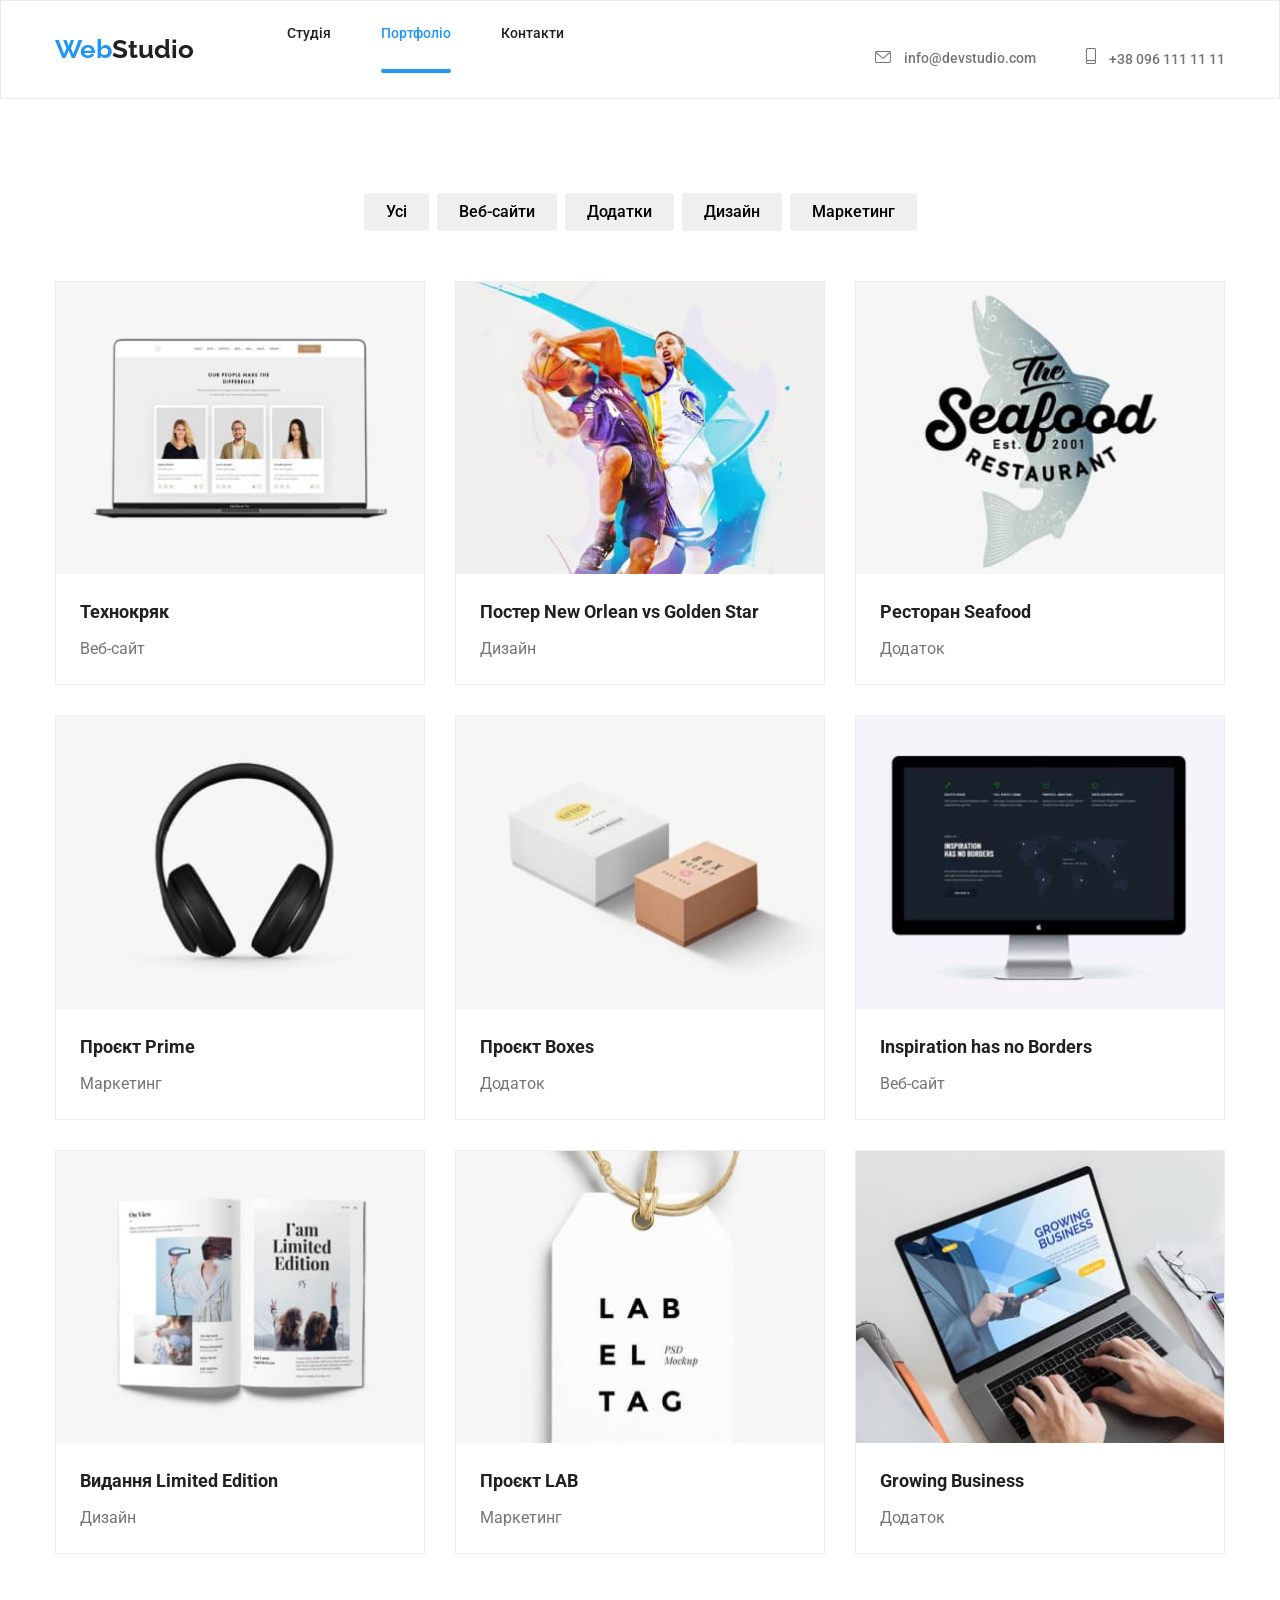
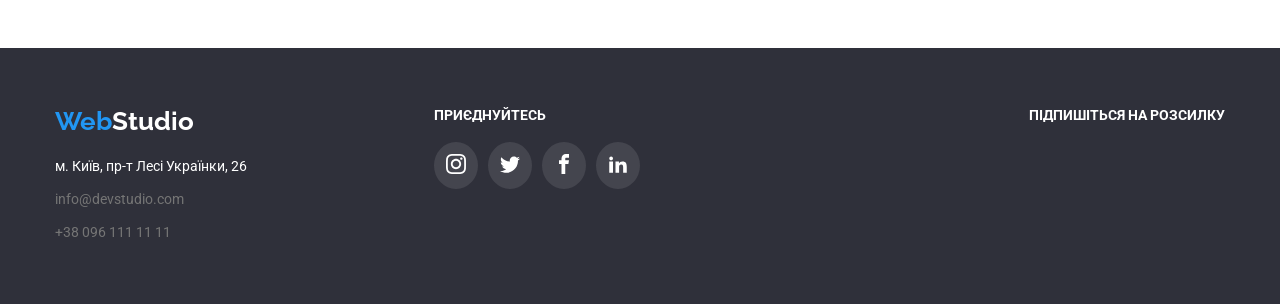
==== commit 5cd189f6: "HW27 part1" ====
--- a/portfolio.html
+++ b/portfolio.html
@@ -56,7 +56,7 @@
             <div class="container projekts-container">
                 <ul class="projekts-filter-list">
                     <li class="projekts-filter-item">
-                        <button class="projekts-button projekts-active-button" type="button">Усі</button>
+                        <button class="projekts-button" type="button">Усі</button>
                     </li>
                     <li class="projekts-filter-item">
                         <button class="projekts-button" type="button">Веб-сайти</button>
@@ -78,7 +78,10 @@
                     <!--Технокряк-->
                     <li  class="projekts-item">
                         <a class="projekts-link" href="">
-                            <img class="projekts-img" src="./images/portfolio/tehnokriak.jpg" alt="Технокряк Проєкт">
+                            <div class="projekts-overlay">
+                                <p class="projekts-desc">Ресурс пропонує комплексні пропозиції з різним рівнем функціоналу та сервісів. Все це дозволить відвідувачу отримати вичерпні відомості про компанію чи приватну особу.</p>
+                                <img class="projekts-img" src="./images/portfolio/tehnokriak.jpg" alt="Технокряк Проєкт">
+                            </div>
                             <div class="projekts-wrap">
                                 <h3 class="projekts-subtitle">Технокряк</h3>
                                 <p class="projekts-filter">Веб-сайт</p>
@@ -89,7 +92,10 @@
                     <!--Постер New Orlean vs Golden Star-->
                     <li class="projekts-item">
                         <a class="projekts-link" href="">
-                            <img class="projekts-img" src="./images/portfolio/poster.jpg" alt="Постер New Orlean vs Golden Star Проєкт">
+                            <div class="projekts-overlay">
+                                <p class="projekts-desc">Ресурс пропонує комплексні пропозиції з різним рівнем функціоналу та сервісів. Все це дозволить відвідувачу отримати вичерпні відомості про компанію чи приватну особу.</p>
+                                <img class="projekts-img" src="./images/portfolio/poster.jpg" alt="Постер New Orlean vs Golden Star Проєкт">
+                            </div>
                             <div class="projekts-wrap">
                                 <h3 class="projekts-subtitle">Постер New Orlean vs Golden Star</h3>
                                 <p class="projekts-filter">Дизайн</p>
@@ -99,8 +105,11 @@
 
                     <!--Ресторан Seafood-->
                     <li class="projekts-item">
-                         <a class="projekts-item_link" href="">
-                            <img class="projekts-img" src="./images/portfolio/restaurant.jpg" alt="Ресторан Seafood Проєкт">
+                         <a class="projekts-link" href="">
+                            <div class="projekts-overlay">
+                                <p class="projekts-desc">Ресурс пропонує комплексні пропозиції з різним рівнем функціоналу та сервісів. Все це дозволить відвідувачу отримати вичерпні відомості про компанію чи приватну особу.</p>
+                                <img class="projekts-img" src="./images/portfolio/restaurant.jpg" alt="Ресторан Seafood Проєкт">
+                            </div>
                             <div class="projekts-wrap">
                                <h3 class="projekts-subtitle">Ресторан Seafood</h3>
                                <p class="projekts-filter">Додаток</p>
@@ -111,7 +120,10 @@
                     <!--Проєкт Prime-->
                     <li class="projekts-item">
                         <a class="projekts-link" href="">
-                            <img class="projekts-img" src="./images/portfolio/headphones.jpg" alt="Проєкт Prime Проєкт">
+                            <div class="projekts-overlay">
+                                <p class="projekts-desc">Ресурс пропонує комплексні пропозиції з різним рівнем функціоналу та сервісів. Все це дозволить відвідувачу отримати вичерпні відомості про компанію чи приватну особу.</p>
+                                <img class="projekts-img" src="./images/portfolio/headphones.jpg" alt="Проєкт Prime Проєкт">
+                            </div>
                             <div class="projekts-wrap">
                                 <h3 class="projekts-subtitle">Проєкт Prime</h3>
                                 <p class="projekts-filter">Маркетинг</p>
@@ -122,7 +134,10 @@
                     <!--Проєкт Boxes-->
                     <li class="projekts-item">
                         <a class="projekts-link" href="">
-                            <img class="projekts-img" src="./images/portfolio/boxes.jpg" alt="Проєкт Boxes Проєкт">
+                            <div class="projekts-overlay">
+                                <p class="projekts-desc">Ресурс пропонує комплексні пропозиції з різним рівнем функціоналу та сервісів. Все це дозволить відвідувачу отримати вичерпні відомості про компанію чи приватну особу.</p>
+                                <img class="projekts-img" src="./images/portfolio/boxes.jpg" alt="Проєкт Boxes Проєкт">
+                            </div>
                             <div class="projekts-wrap">
                                 <h3 class="projekts-subtitle">Проєкт Boxes</h3>
                                 <p class="projekts-filter">Додаток</p>
@@ -133,7 +148,10 @@
                     <!--Inspiration has no Borders-->
                     <li class="projekts-item">
                         <a class="projekts-link" href="">
-                            <img class="projekts-img" src="./images/portfolio/computer.jpg" alt="Inspiration has no Borders Проєкт">
+                            <div class="projekts-overlay">
+                                <p class="projekts-desc">Ресурс пропонує комплексні пропозиції з різним рівнем функціоналу та сервісів. Все це дозволить відвідувачу отримати вичерпні відомості про компанію чи приватну особу.</p>
+                                <img class="projekts-img" src="./images/portfolio/computer.jpg" alt="Inspiration has no Borders Проєкт">
+                            </div>
                             <div class="projekts-wrap">
                                 <h3 class="projekts-subtitle">Inspiration has no Borders</h3>
                                 <p class="projekts-filter">Веб-сайт</p>
@@ -144,7 +162,10 @@
                     <!--Видання Limited Edition-->
                     <li class="projekts-item">
                         <a class="projekts-link" href="">
-                            <img class="projekts-img" src="./images/portfolio/newsletter.jpg" alt="Видання Limited Edition Проєкт">
+                            <div class="projekts-overlay">
+                                <p class="projekts-desc">Ресурс пропонує комплексні пропозиції з різним рівнем функціоналу та сервісів. Все це дозволить відвідувачу отримати вичерпні відомості про компанію чи приватну особу.</p>
+                                <img class="projekts-img" src="./images/portfolio/newsletter.jpg" alt="Видання Limited Edition Проєкт">
+                            </div>
                             <div class="projekts-wrap">
                                 <h3 class="projekts-subtitle">Видання Limited Edition</h3>
                                 <p class="projekts-filter">Дизайн</p>
@@ -155,7 +176,10 @@
                     <!--Проєкт LAB-->
                     <li class="projekts-item">
                         <a class="projekts-link" href="">
-                            <img class="projekts-img" src="./images/portfolio/labeltag.jpg" alt="Проєкт LAB Проєкт">
+                            <div class="projekts-overlay">
+                                <p class="projekts-desc">Ресурс пропонує комплексні пропозиції з різним рівнем функціоналу та сервісів. Все це дозволить відвідувачу отримати вичерпні відомості про компанію чи приватну особу.</p>
+                                <img class="projekts-img" src="./images/portfolio/labeltag.jpg" alt="Проєкт LAB Проєкт">
+                            </div>
                             <div class="projekts-wrap">
                                 <h3 class="projekts-subtitle">Проєкт LAB</h3>
                                 <p class="projekts-filter">Маркетинг</p>
@@ -166,7 +190,10 @@
                     <!--Growing Business-->
                     <li class="projekts-item">
                         <a class="projekts-link" href="">
-                            <img class="projekts-img" src="./images/portfolio/business.jpg" alt="Growing Business Проєкт">
+                            <div class="projekts-overlay">
+                                <p class="projekts-desc">Ресурс пропонує комплексні пропозиції з різним рівнем функціоналу та сервісів. Все це дозволить відвідувачу отримати вичерпні відомості про компанію чи приватну особу.</p>
+                                <img class="projekts-img" src="./images/portfolio/business.jpg" alt="Growing Business Проєкт">
+                            </div>
                             <div class="projekts-wrap">
                                 <h3 class="projekts-subtitle">Growing Business</h3>
                                 <p class="projekts-filter">Додаток</p>
--- a/css/style.css
+++ b/css/style.css
@@ -22,6 +22,7 @@
     --clients-color: #AFB1B8;
     --media-second-color: #fff;
     --media-bg-color: #FFFFFF1A;
+    --modal-close-color: #000;
     --main-font: "Roboto", serif;
     --logo-font: "Raleway", serif;
 }
@@ -75,6 +76,15 @@
 }
 .active-site {
     color: var(--active-color);
+}
+.active-site::after {
+    content: "";
+    display: block;
+    margin-top: 28px;
+    width: 100%;
+    height: 4px;
+    border-radius: 2px;
+    background-color: var(--active-color);
 }
 .header-link:hover {
     color: var(--link-active-color);
@@ -164,22 +174,42 @@
 .no-scroll {
   overflow: hidden;
 }
-
+/*modal*/
 .modal {
   background-color: var(--header-bg-color);
   top: 50%;
   left: 50%;
+  box-sizing: border-box;
   min-width: 528px;
   min-height: 581px;
   padding: 40px;
   border-radius: 4px;
   transform: translate(-50%, -50%);
   position: absolute;
-}
-.modal-button {
+  box-shadow: 
+  0px 2px 1px 0px #00000033,
+  0px 1px 1px 0px #00000024,
+  0px 1px 3px 0px #0000001F;
+
+}
+.modal-close-button {
     position: absolute;
     top: 8px;
     right: 8px;
+    background-color: white;
+    border-radius: 100%;
+    cursor: pointer;
+}
+.modal-vector {
+    fill: var(--modal-close-color);
+    outline: 1px solid var(--clients-color);
+    padding: 9px;
+    border-radius: 100%;
+    width: 13px;
+    height: 13px;
+}
+.modal-close-button:hover .modal-vector {
+    fill: var(--active-color);
 }
 .modal-headline {
     font-family: var(--main-font);
@@ -193,6 +223,87 @@
 .modal-form {
     display: flex;
     flex-direction: column;
+    padding-top: 12px;
+}
+.modal-label {
+    margin-bottom: 10px;
+}
+.modal-subject {
+    font-family: var(--main-font);
+    color: var(--contact-text-color);
+    text-align: start;
+    font-weight: 400;
+    font-size: 12px;
+    line-height: 100%;
+    letter-spacing: 1%;
+    margin-bottom: 4px;
+}
+.modal-input {
+    border: 1px solid #21212133;
+    font-family: var(--main-font);
+    border-radius: 4px;
+    width: 100%;
+    font-weight: 400;
+    font-size: 12px;
+    line-height: 100%;
+    letter-spacing: 1%;
+    padding: 11px 0 11px 42px;
+    box-sizing: border-box;
+}
+.modal-input:focus {
+    border-color: var(--active-color);
+}
+.modal-comment {
+    font-family: var(--main-font);
+    border: 1px solid #21212133;
+    border-radius: 4px;
+    font-weight: 400;
+    font-size: 12px;
+    line-height: 100%;
+    letter-spacing: 1%;
+    padding: 12px 16px;
+    width: 100%;
+    resize: none;
+    box-sizing: border-box;
+}
+.modal-comment:focus {
+    border-color: var(--active-color);
+}
+.modal-checkbox {
+    accent-color: var(--active-color);
+    border: 3px solid var(--title-color);
+    border-radius: 2px;
+    background-color: var(--title-color);
+    margin-top: 10px;
+}
+.modal-contract {
+    font-family: var(--main-font);
+    color: var(--contact-text-color);
+    font-weight: 400;
+    font-size: 14px;
+    line-height: 24px;
+    letter-spacing: 3%;
+    display: contents;
+}
+.modal-link {
+    text-decoration: underline;
+    color: var(--link-active-color);
+}
+.modal-submit-button {
+    background-color: var(--active-color);
+    font-family: var(--main-font);
+    color: var(--hero-title-color);
+    font-weight: 700;
+    font-size: 16px;
+    line-height: 30px;
+    letter-spacing: 6%;
+    border-radius: 4px;
+    padding: 10px 52px;
+    box-shadow: 0px 4px 4px 0px #00000026;
+    margin: 20px auto auto;
+    text-align: center;
+    vertical-align: middle;
+    cursor: pointer;
 }
 
 /*special*/
@@ -366,6 +477,7 @@
     padding: 16px 32px;
     fill: var(--clients-color);
     border: 1px solid var(--clients-color);
+    border-radius: 4px;
 }
 .clients-vector:hover {
     fill: var(--active-color);
@@ -423,9 +535,44 @@
     0px 4px 4px 0px #0000000F,
     0px 1px 1px 0px #0000001F;
 }
+.projekts-overlay {
+    display: flex;
+    justify-content: center;
+    align-items: center;
+    position: relative;
+}
+.projekts-overlay::before {
+    content: "";
+    opacity: 0;
+    top: 0;
+    left: 0;
+    width: 100%;
+    height: 100%;
+    background-color: #2196F3E5;
+    display: block;
+    position: absolute;
+}
+.projekts-item:hover .projekts-overlay::before, .projekts-item:hover .projekts-overlay .projekts-desc {
+    opacity: 1;
+}
+.projekts-desc {
+    font-family: var(--main-font);
+    color: var(--hero-title-color);
+    font-weight: 400;
+    font-size: 18px;
+    line-height: 28px;
+    letter-spacing: 3%;
+    top: 63px;
+    left: 24px;
+    right: 24px;
+    bottom: 63px;
+    opacity: 0;
+    position: absolute;
+}
 .projekts-img {
     max-width: 100%;
     display: block;
+    overflow: hidden;
 }
 .projekts-wrap {
     padding: 20px 24px;
@@ -525,12 +672,49 @@
     width: 20px;
     height: 20px;
 }
+.footer-subscribe {
+    text-align: start;
+}
 .footer-subscribe-title {
     font-family: var(--main-font);
     color: var(--hero-title-color);
     font-weight: 700;
+    padding-bottom: 20px;
     font-size: 14px;
     line-height: 100%;
     letter-spacing: 3%;
     text-transform: uppercase;
+}
+.footer-subscribe-input {
+    background-color: #2196F300;
+    border-radius: 4px;
+    padding: 15px 16px;
+    width: 279px;
+    border: 1px solid #FFFFFF4D;
+    box-shadow: 0px 4px 4px 0px #00000026;
+}
+.footer-subscribe-button {
+    background-color: var(--active-color);
+    box-shadow: 0px 4px 4px 0px #00000026;
+    font-family: var(--main-font);
+    color: var(--media-second-color);
+    padding: 10px 58px 10px 28px;
+    border-radius: 4px;
+    font-weight: 700;
+    font-size: 16px;
+    line-height: 30px;
+    letter-spacing: 6%;
+    position: relative;
+    text-align: center;
+    cursor: pointer;
+    vertical-align: middle;
+}
+.footer-subscribe-vector {
+    fill: var(--header-bg-color);
+    width: 24px;
+    height: 24px;
+    top: 13px;
+    right: 28px;
+    flex-shrink: none;
+    position: absolute;
 }
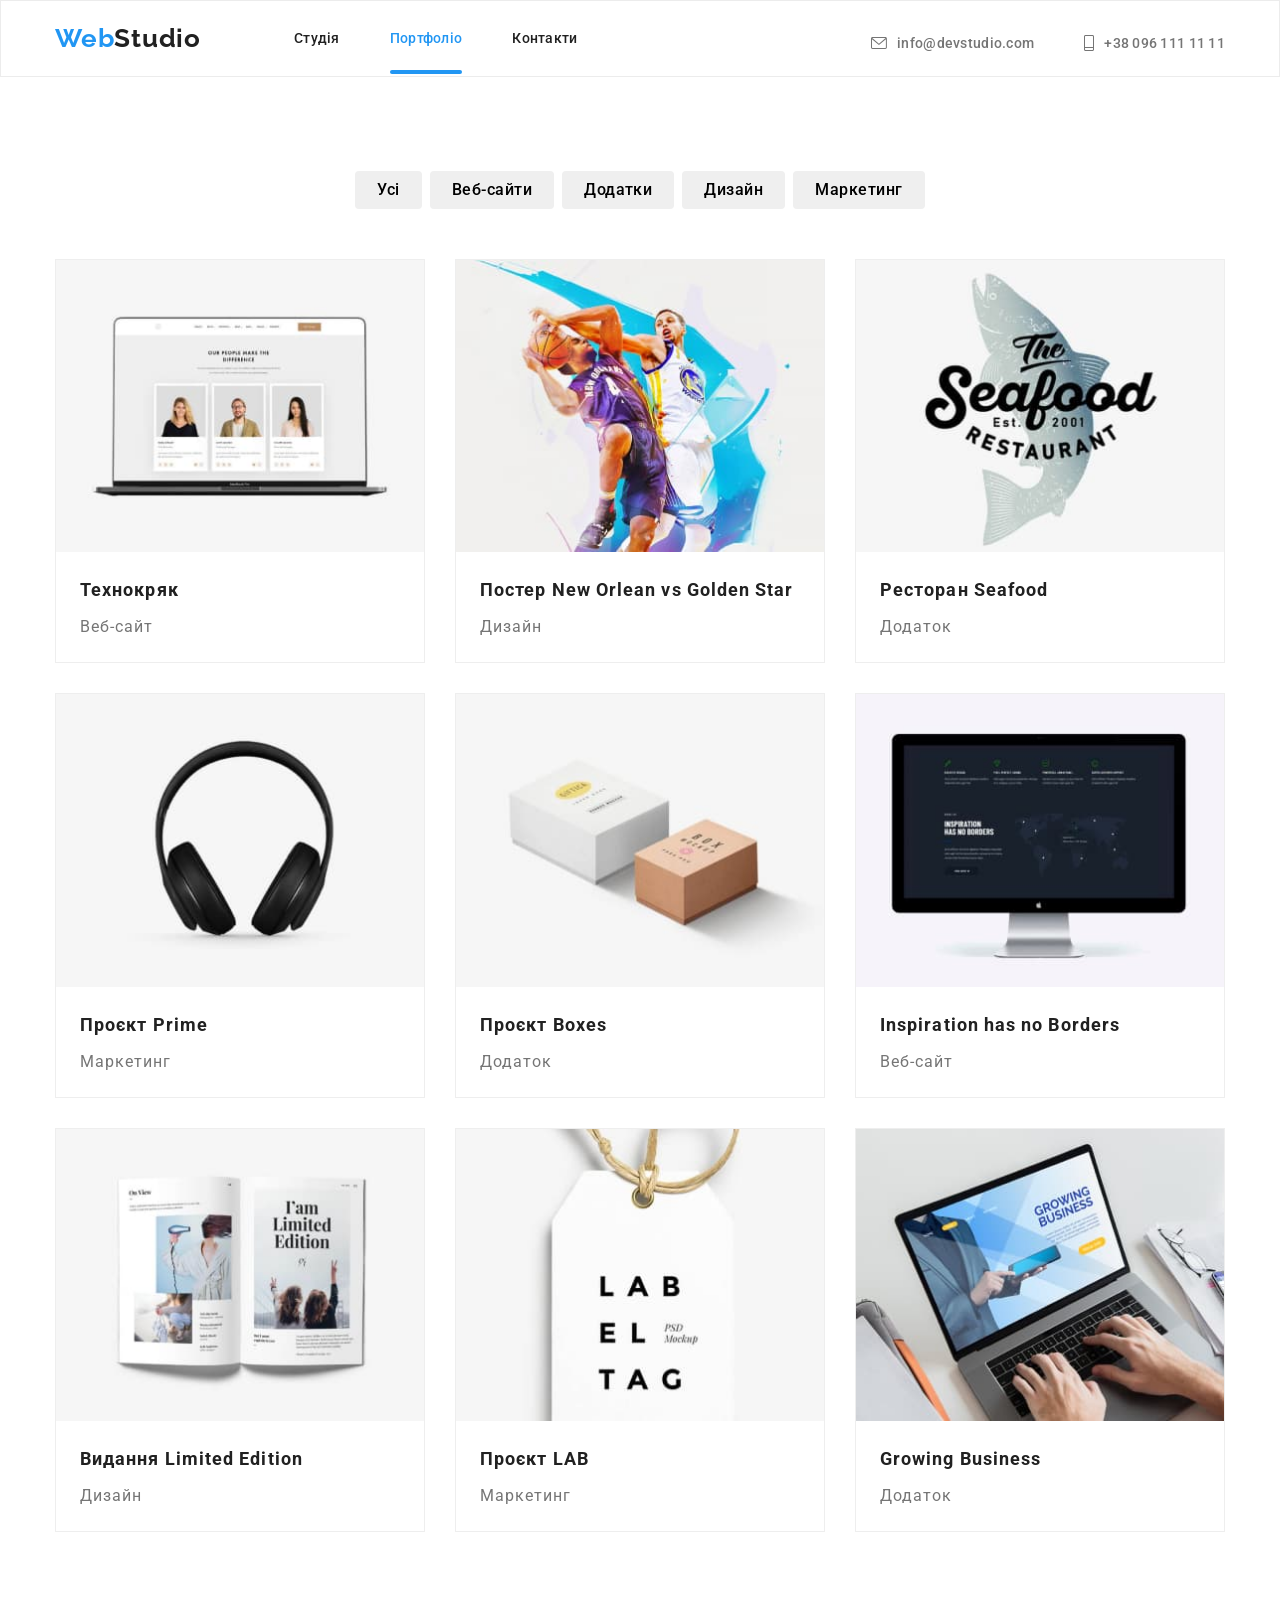
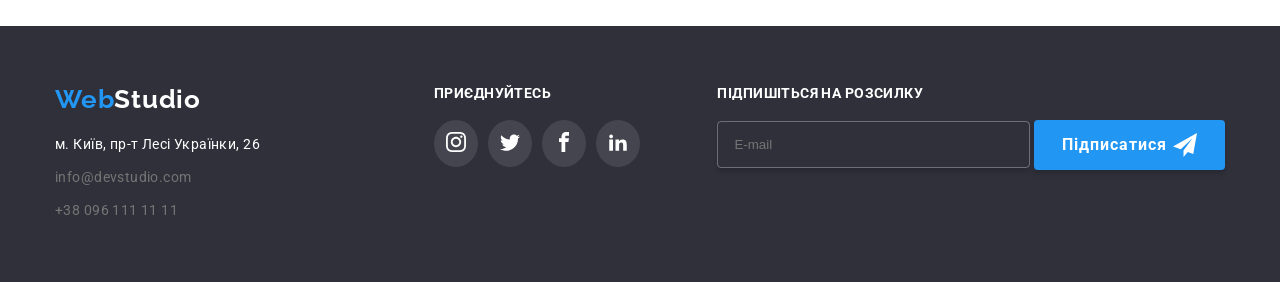
==== commit b092e305: "HW17 part1" ====
--- a/portfolio.html
+++ b/portfolio.html
@@ -259,9 +259,20 @@
                     </ul>
                 </div>
             </div>
-                <div class="footer-subscribe">
-                    <h3 class="footer-subscribe-title">Підпишіться на розсилку</h3>
-                </div>
+            <div class="footer-subscribe">
+                <h3 class="footer-subscribe-title">Підпишіться на розсилку</h3>
+                <form class="footer-subscribe-form">
+                    <label class="footer-subscribe-label">
+                        <input type="email" name="email" class="footer-subscribe-input" required placeholder="E-mail">
+                    </label>
+                    <button type="submit" class="footer-subscribe-button">
+                        Підписатися
+                        <svg class="footer-subscribe-vector">
+                            <use class="footer-subscribe-symbol" href="./images/symbol-defs.svg#icon-send"></use>
+                        </svg>
+                    </button>
+                </form>
+            </div>
         </div>
     </footer>
     
--- a/css/style.css
+++ b/css/style.css
@@ -58,7 +58,7 @@
     font-family: var(--logo-font);
     font-weight: 700;
     font-size: 26px;
-    letter-spacing: 3%;
+    letter-spacing: 0.78px;
 }
 .header-logo-span {
     color: var(--title-color);
@@ -72,25 +72,27 @@
     font-family: var(--main-font);
     font-weight: 500;
     font-size: 14px;
-    letter-spacing: 2%;
+    letter-spacing: 0.28px;
+    transition: color 250ms cubic-bezier(0.4, 0, 0.2, 1);
+}
+.header-link:hover {
+    color: var(--link-active-color);
 }
 .active-site {
     color: var(--active-color);
+    position: relative;
 }
 .active-site::after {
     content: "";
     display: block;
-    margin-top: 28px;
+    position: absolute;
+    top: 40px;
     width: 100%;
     height: 4px;
     border-radius: 2px;
     background-color: var(--active-color);
 }
-.header-link:hover {
-    color: var(--link-active-color);
-}
 .header-address {
-    height: 31px;
     gap: 50px;
     display: flex;
     justify-content: center;
@@ -99,20 +101,26 @@
 }
 .header-contact {
     color: var(--contact-text-color);
-    fill: var(--contact-text-color);
     font-family: var(--main-font);
     font-weight: 500;
     font-size: 14px;
-    letter-spacing: 2%;
+    letter-spacing: 0.28px;
+    display: flex;
+    align-items: center;
+    transition: color 250ms cubic-bezier(0.4, 0, 0.2, 1);
 }
 .header-contact:hover {
     color: var(--link-active-color);
-    fill: var(--link-active-color);
 }
 .header-vector {
+    fill: var(--contact-text-color);
     width: 16px;
     height: 12px;
     margin-right: 10px;
+    transition: fill 250ms cubic-bezier(0.4, 0, 0.2, 1);
+}
+.header-contact:hover .header-vector {
+    fill: var(--link-active-color);
 }
 .phone {
     width: 10px;
@@ -121,8 +129,7 @@
 
 /*hero*/
 .hero {
-    background-image: linear-gradient(top to bottom, #2F303A66, #2F303A66);
-    background-image: url(../images/index/hero/teamwork.jpg);
+    background-image: linear-gradient(top to bottom, #2F303A66, #2F303A66), url(../images/index/hero/teamwork.jpg);
     background-color: var(--hero-bg-color);
     background-repeat: no-repeat;
     background-size: cover;
@@ -139,7 +146,7 @@
     font-weight: 900;
     font-size: 44px;
     line-height: 60px;
-    letter-spacing: 6%;
+    letter-spacing: 2.64px;
     text-transform: uppercase;
 }
 .hero-button {
@@ -152,7 +159,7 @@
     font-weight: 700;
     font-size: 16px;
     line-height: 30px;
-    letter-spacing: 6%;
+    letter-spacing: 0.96px;
     margin-top: 30px;
     cursor: pointer;
 }
@@ -207,6 +214,7 @@
     border-radius: 100%;
     width: 13px;
     height: 13px;
+    transition: fill 250ms cubic-bezier(0.4, 0, 0.2, 1);
 }
 .modal-close-button:hover .modal-vector {
     fill: var(--active-color);
@@ -217,7 +225,7 @@
     font-weight: 700;
     font-size: 20px;
     line-height: 100%;
-    letter-spacing: 3%;
+    letter-spacing: 0.60px;
     text-align: center;
 }
 .modal-form {
@@ -235,7 +243,7 @@
     font-weight: 400;
     font-size: 12px;
     line-height: 100%;
-    letter-spacing: 1%;
+    letter-spacing: 0.12px;
     margin-bottom: 4px;
 }
 .modal-input {
@@ -246,9 +254,10 @@
     font-weight: 400;
     font-size: 12px;
     line-height: 100%;
-    letter-spacing: 1%;
+    letter-spacing: 0.12px;
     padding: 11px 0 11px 42px;
     box-sizing: border-box;
+    transition: border-color 250ms cubic-bezier(0.4, 0, 0.2, 1);
 }
 .modal-input:focus {
     border-color: var(--active-color);
@@ -260,11 +269,12 @@
     font-weight: 400;
     font-size: 12px;
     line-height: 100%;
-    letter-spacing: 1%;
+    letter-spacing: 0.12px;
     padding: 12px 16px;
     width: 100%;
     resize: none;
     box-sizing: border-box;
+    transition: border-color 250ms cubic-bezier(0.4, 0, 0.2, 1);
 }
 .modal-comment:focus {
     border-color: var(--active-color);
@@ -282,7 +292,7 @@
     font-weight: 400;
     font-size: 14px;
     line-height: 24px;
-    letter-spacing: 3%;
+    letter-spacing: 0.42;
     display: contents;
 }
 .modal-link {
@@ -296,7 +306,7 @@
     font-weight: 700;
     font-size: 16px;
     line-height: 30px;
-    letter-spacing: 6%;
+    letter-spacing: 0.96px;
     border-radius: 4px;
     padding: 10px 52px;
     box-shadow: 0px 4px 4px 0px #00000026;
@@ -315,21 +325,22 @@
     gap: 30px;
     flex-direction: row;
 }
-.special-vector {
-    background-color: var(--team-bg-color);
-    width: 70px;
-    height: 70px;
-    flex-shrink: 0;
-    padding: 25px 100px;
-    border-radius: 4px;
+.special-item::before {
+    content: "";
+    width: 270px;
+    height: 120px;
     margin-bottom: 30px;
+    border-radius: 4px;
+    background-image: url(../images/index/special/symbol-defs.svg#icon-diagram);
+    background-color: var(--button-bg-color);
+    display: block;
 }
 .special-headline {
     font-family: var(--main-font);
     color: var(--title-color);
     font-weight: 700;
     font-size: 14px;
-    letter-spacing: 3%;
+    letter-spacing: 0.42px;
     margin-bottom: 10px;
     text-align: left;
     text-transform: uppercase;
@@ -339,7 +350,7 @@
     color: var(--text-color);
     font-size: 14px;
     line-height: 24px;
-    letter-spacing: 3%;
+    letter-spacing: 0.42px;
 }
 
 /*tasks*/
@@ -352,7 +363,7 @@
     color: var(--title-color);
     font-weight: 700;
     font-size: 36px;
-    letter-spacing: 3%;
+    letter-spacing: 1.08px;
     margin-bottom: 50px;
     text-align: center;
 }
@@ -371,7 +382,7 @@
     font-weight: 700;
     font-size: 14px;
     line-height: 100%;
-    letter-spacing: 3%;
+    letter-spacing: 0.42px;
     text-align: center;
     text-transform: uppercase;
 
@@ -390,7 +401,7 @@
     font-family: var(--main-font);
     font-weight: 700;
     font-size: 36px;
-    letter-spacing: 3%;
+    letter-spacing: 1.08px;
     margin-bottom: 50px;
     text-align: center;
     color: var(--title-color);
@@ -418,7 +429,7 @@
     font-family: var(--main-font);
     font-weight: 500;
     font-size: 16px;
-    letter-spacing: 3%;
+    letter-spacing: 0.48px;
     margin-top: 30px;
     text-align: center;
 }
@@ -426,7 +437,7 @@
     color: var(--text-color);  
     font-family: var(--main-font);
     font-size: 16px;
-    letter-spacing: 3%;
+    letter-spacing: 0.48px;
     margin-top: 10px;
     text-align: center;
 }
@@ -439,6 +450,7 @@
 .team-media-link {
     padding: 12px;
     border-radius: 100%;
+    transition: background-color 250ms cubic-bezier(0.4, 0, 0.2, 1);
     display: block;
 }
 .team-media-link:hover {
@@ -448,6 +460,7 @@
     fill: var(--media-color);
     width: 20px;
     height: 20px;
+    transition: fill 250ms cubic-bezier(0.4, 0, 0.2, 1);
 }
 .team-media-link:hover .team-media-vector {
     fill: var(--media-second-color);
@@ -457,19 +470,19 @@
 .clients {
     padding: 94px 0;
 }
-.clients-wrap {
+.clients-title {
+    font-family: var(--main-font);
+    color: var(--title-color);
+    font-weight: 700;
+    font-size: 36px;
+    letter-spacing: 1.08px;
+    margin-bottom: 50px;
+    text-align: center;
+}
+.clients-list {
     display: flex;
     justify-content: space-between;
     flex-direction: row;
-}
-.clients-title {
-    font-family: var(--main-font);
-    color: var(--title-color);
-    font-weight: 700;
-    font-size: 36px;
-    letter-spacing: 3%;
-    margin-bottom: 50px;
-    text-align: center;
 }
 .clients-vector {
     width: 106px;
@@ -478,11 +491,11 @@
     fill: var(--clients-color);
     border: 1px solid var(--clients-color);
     border-radius: 4px;
-}
-.clients-vector:hover {
+    transition: fill , border-color 250ms cubic-bezier(0.4, 0, 0.2, 1);
+}
+.clients-item:hover .clients-link .clients-vector {
     fill: var(--active-color);
-    border: 1px solid var(--active-color);
-    cursor: pointer;
+    border-color: var(--active-color);
 }
 
 /*projekts*/
@@ -504,12 +517,13 @@
     font-weight: 500;
     font-size: 16px;
     line-height: 26px;
-    letter-spacing: 3%;
+    letter-spacing: 0.48px;
     text-align: center;
     border-radius: 4px;
     padding: 6px 22px;
-}
-.projekts-button:hover {
+    transition: box-shadow background-color color 250ms cubic-bezier(0.4, 0, 0.2, 1);
+}
+.projekts-filter-item:hover .projekts-button {
     box-shadow:
     0px 2px 2px 0px #0000001F,
     0px 1px 2px 0px #00000014,
@@ -561,7 +575,7 @@
     font-weight: 400;
     font-size: 18px;
     line-height: 28px;
-    letter-spacing: 3%;
+    letter-spacing: 1.08px;
     top: 63px;
     left: 24px;
     right: 24px;
@@ -583,7 +597,7 @@
     font-weight: 700;
     font-size: 18px;
     line-height: 36px;
-    letter-spacing: 6%;
+    letter-spacing: 1.08px;
     margin-bottom: 4px;
 }
 .projekts-filter {
@@ -592,7 +606,7 @@
     font-weight: 400;
     font-size: 16px;
     line-height: 30px;
-    letter-spacing: 6%;
+    letter-spacing: 0.96px;
 }
 
 /*footer*/
@@ -614,7 +628,7 @@
     font-family: var(--logo-font);
     font-weight: 700;
     font-size: 26px;
-    letter-spacing: 3%;
+    letter-spacing: 0.78px;
 }
 .footer-content-logo-span {
     color: var(--hero-title-color);
@@ -627,7 +641,7 @@
     font-family: var(--main-font);
     font-size: 14px;
     line-height: 24px;
-    letter-spacing: 3%;
+    letter-spacing: 0.42px;
     margin-top: 20px;
     display: inline-block;
 }
@@ -636,7 +650,7 @@
     font-family: var(--main-font);
     font-size: 14px;
     line-height: 24px;
-    letter-spacing: 3%;
+    letter-spacing: 0.42px;
     margin-top: 9px;
     display: inline-block;
 }
@@ -650,7 +664,7 @@
     font-weight: 700;
     font-size: 14px;
     line-height: 100%;
-    letter-spacing: 3%;
+    letter-spacing: 0.42px;
     margin-bottom: 20px;
     text-transform: uppercase;
 }
@@ -662,7 +676,8 @@
     padding: 12px;
     border-radius: 100%;
     display: block;
-    background: #FFFFFF1A;
+    background-color: #FFFFFF1A;
+    transition: background-color 250ms cubic-bezier(0.4, 0, 0.2, 1);
 }
 .footer-media-link:hover {
     background-color: var(--active-color);
@@ -682,7 +697,7 @@
     padding-bottom: 20px;
     font-size: 14px;
     line-height: 100%;
-    letter-spacing: 3%;
+    letter-spacing: 0.42px;
     text-transform: uppercase;
 }
 .footer-subscribe-input {
@@ -703,7 +718,7 @@
     font-weight: 700;
     font-size: 16px;
     line-height: 30px;
-    letter-spacing: 6%;
+    letter-spacing: 0.96px;
     position: relative;
     text-align: center;
     cursor: pointer;
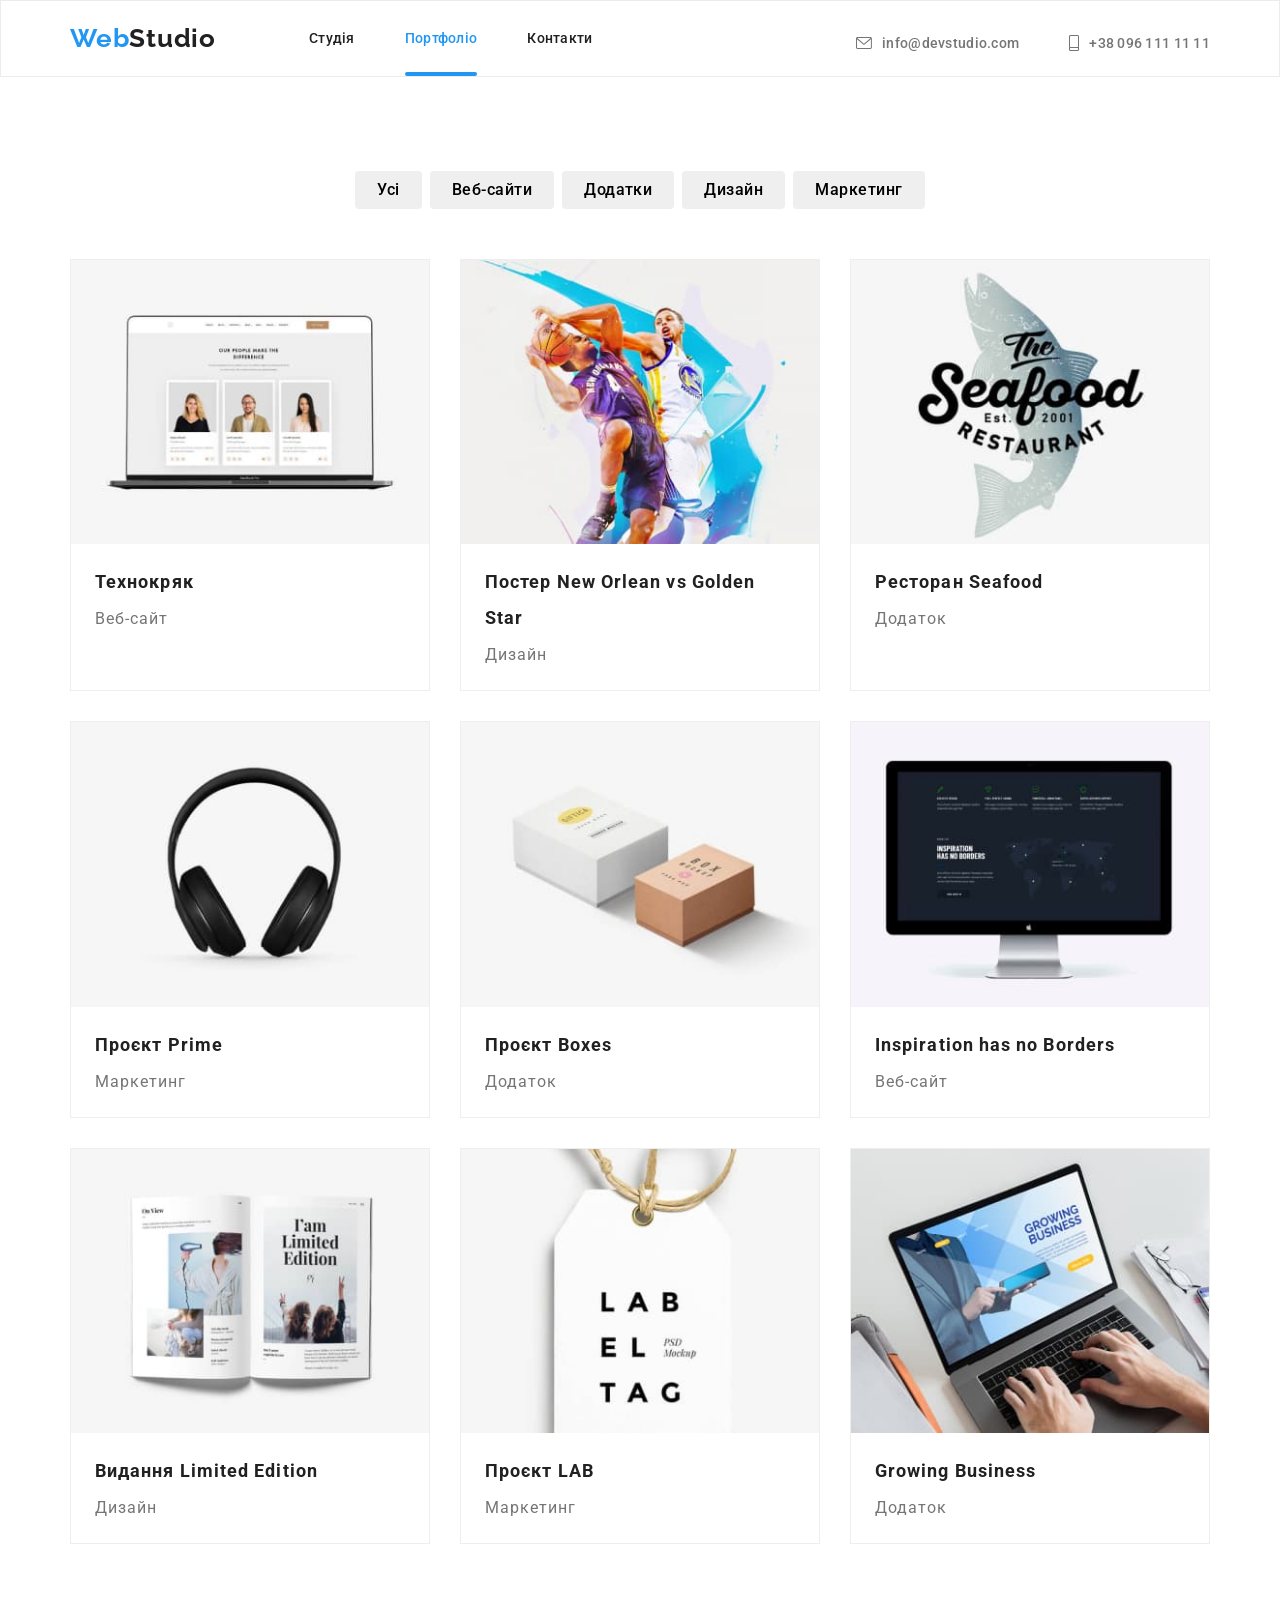
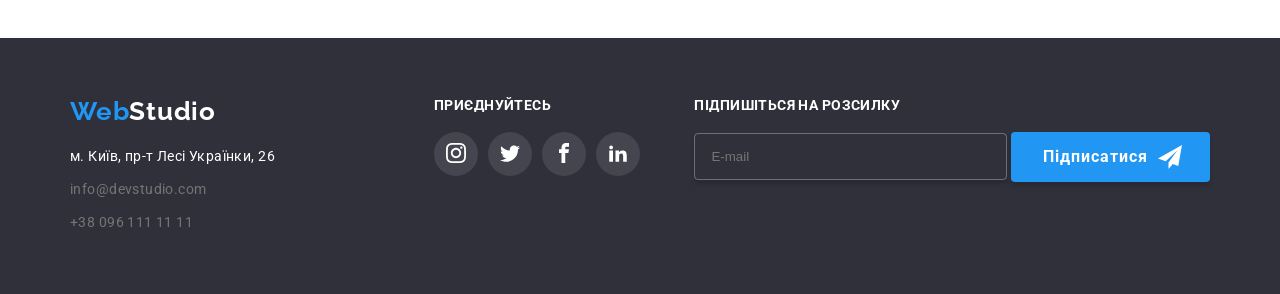
==== commit 541918bb: "hw30 part1" ====
--- a/portfolio.html
+++ b/portfolio.html
@@ -17,13 +17,13 @@
                 <nav class="header-nav">
                     <ul class="header-nav-list">
                         <li class="header-item">
-                            <a class="header-link" href="index.html">Студія</a>
+                            <a class="header-link animate__animated animate__pulse" href="index.html">Студія</a>
                         </li>
                         <li class="header-item">
-                            <a class="header-link active-site" href="portfolio.html">Портфоліо</a>
+                            <a class="header-link active-site animate__animated animate__pulse" href="portfolio.html">Портфоліо</a>
                         </li>
                         <li class="header-item">
-                            <a class="header-link" href="#">Контакти</a>
+                            <a class="header-link animate__animated animate__pulse" href="#">Контакти</a>
                         </li>
                     </ul>
                 </nav>
--- a/css/style.css
+++ b/css/style.css
@@ -18,6 +18,7 @@
     --header-border: #ECECEC;
     --text-color: #757575;
     --link-active-color: #2196F3;
+    --active-hover-color: #188CE8;
     --media-color: #AFB1B8;
     --clients-color: #AFB1B8;
     --media-second-color: #fff;
@@ -77,6 +78,9 @@
 }
 .header-link:hover {
     color: var(--link-active-color);
+    animation: pulse;
+    animation-duration: 2000ms;
+    animation-timing-function: ease-out;
 }
 .active-site {
     color: var(--active-color);
@@ -86,7 +90,7 @@
     content: "";
     display: block;
     position: absolute;
-    top: 40px;
+    bottom: -30px;
     width: 100%;
     height: 4px;
     border-radius: 2px;
@@ -129,10 +133,7 @@
 
 /*hero*/
 .hero {
-    background-image: linear-gradient(top to bottom, #2F303A66, #2F303A66), url(../images/index/hero/teamwork.jpg);
-    background-color: var(--hero-bg-color);
-    background-repeat: no-repeat;
-    background-size: cover;
+    background: linear-gradient(to bottom, rgba(47, 48, 58, 0.4), rgba(47, 48, 58, 0.4)), url("../images/index/hero/teamwork.jpg") no-repeat center/cover;
     padding: 200px 0;
 }
 .hero-container {
@@ -216,7 +217,7 @@
     height: 13px;
     transition: fill 250ms cubic-bezier(0.4, 0, 0.2, 1);
 }
-.modal-close-button:hover .modal-vector {
+.modal-close-button:hover .modal-vector, .modal-close-button:focus .modal-vector {
     fill: var(--active-color);
 }
 .modal-headline {
@@ -235,6 +236,7 @@
 }
 .modal-label {
     margin-bottom: 10px;
+    position: relative;
 }
 .modal-subject {
     font-family: var(--main-font);
@@ -247,7 +249,9 @@
     margin-bottom: 4px;
 }
 .modal-input {
-    border: 1px solid #21212133;
+    color: var(--contact-text-color);
+    opacity: 0.5;
+    border: 1px solid rgba(33, 33, 33, 0.2);
     font-family: var(--main-font);
     border-radius: 4px;
     width: 100%;
@@ -255,16 +259,30 @@
     font-size: 12px;
     line-height: 100%;
     letter-spacing: 0.12px;
-    padding: 11px 0 11px 42px;
+    padding: 11px 11px 11px 42px;
     box-sizing: border-box;
     transition: border-color 250ms cubic-bezier(0.4, 0, 0.2, 1);
 }
-.modal-input:focus {
+.modal-input:focus, .modal-input:hover {
     border-color: var(--active-color);
 }
+.modal-form-vector {
+    left: 14.2px;
+    bottom: 12px;
+    transition: fill 250ms cubic-bezier(0.4, 0, 0.2, 1);
+    fill: var(--button-color);
+    position: absolute;
+    width: 15px;
+    height: 15px;
+}
+.modal-input:hover + .modal-form-vector{
+    fill: var(--active-color);
+}
 .modal-comment {
     font-family: var(--main-font);
-    border: 1px solid #21212133;
+    color: var(--contact-text-color);
+    opacity: 0.5;
+    border: 1px solid rgba(33, 33, 33, 0.2);
     border-radius: 4px;
     font-weight: 400;
     font-size: 12px;
@@ -276,7 +294,7 @@
     box-sizing: border-box;
     transition: border-color 250ms cubic-bezier(0.4, 0, 0.2, 1);
 }
-.modal-comment:focus {
+.modal-comment:focus, .modal-comment:hover {
     border-color: var(--active-color);
 }
 .modal-checkbox {
@@ -284,7 +302,7 @@
     border: 3px solid var(--title-color);
     border-radius: 2px;
     background-color: var(--title-color);
-    margin-top: 10px;
+    margin-top: 20px;
 }
 .modal-contract {
     font-family: var(--main-font);
@@ -315,6 +333,9 @@
     vertical-align: middle;
     cursor: pointer;
 }
+.modal-submit-button:hover, .modal-submit-button:focus {
+    background-color: var(--active-hover-color);
+}
 
 /*special*/
 .special {
@@ -326,14 +347,27 @@
     flex-direction: row;
 }
 .special-item::before {
-    content: "";
     width: 270px;
     height: 120px;
     margin-bottom: 30px;
     border-radius: 4px;
-    background-image: url(../images/index/special/symbol-defs.svg#icon-diagram);
+    content: "";
     background-color: var(--button-bg-color);
+    background-repeat: no-repeat;
+    background-position: center;
     display: block;
+}
+.special-item:nth-child(1):before {
+    background-image: url(../images/index/special/antenna.png);
+}
+.special-item:nth-child(2):before {
+    background-image: url(../images/index/special/clock.png);
+}
+.special-item:nth-child(3):before {
+    background-image: url(../images/index/special/diagram.png);
+}
+.special-item:nth-child(4):before {
+    background-image: url(../images/index/special/astronaut.png);
 }
 .special-headline {
     font-family: var(--main-font);
@@ -448,7 +482,7 @@
     flex-direction: row;
 }
 .team-media-link {
-    padding: 12px;
+    padding: 10.5px 12px;
     border-radius: 100%;
     transition: background-color 250ms cubic-bezier(0.4, 0, 0.2, 1);
     display: block;
@@ -485,13 +519,13 @@
     flex-direction: row;
 }
 .clients-vector {
-    width: 106px;
-    height: 60px;
+    width: 104px;
+    height: 58px;
     padding: 16px 32px;
     fill: var(--clients-color);
     border: 1px solid var(--clients-color);
     border-radius: 4px;
-    transition: fill , border-color 250ms cubic-bezier(0.4, 0, 0.2, 1);
+    transition: fill 250ms cubic-bezier(0.4, 0, 0.2, 1);
 }
 .clients-item:hover .clients-link .clients-vector {
     fill: var(--active-color);
@@ -565,9 +599,7 @@
     background-color: #2196F3E5;
     display: block;
     position: absolute;
-}
-.projekts-item:hover .projekts-overlay::before, .projekts-item:hover .projekts-overlay .projekts-desc {
-    opacity: 1;
+    transform: translateX(-100%);
 }
 .projekts-desc {
     font-family: var(--main-font);
@@ -576,12 +608,21 @@
     font-size: 18px;
     line-height: 28px;
     letter-spacing: 1.08px;
-    top: 63px;
-    left: 24px;
-    right: 24px;
-    bottom: 63px;
+    padding: 63px 24px;
     opacity: 0;
     position: absolute;
+    transform: translateX(-100%);
+}
+.projekts-item:hover .projekts-link .projekts-overlay::before {
+    transform: translateX(0);
+    transition: transform 250ms ease;
+}
+.projekts-item:hover .projekts-link .projekts-desc {
+    transform: translateX(0);
+    transition: transform 250ms ease;
+}
+.projekts-item:hover .projekts-overlay::before, .projekts-item:hover .projekts-overlay .projekts-desc {
+    opacity: 1;
 }
 .projekts-img {
     max-width: 100%;
@@ -673,7 +714,7 @@
     gap: 10px;
 }
 .footer-media-link {
-    padding: 12px;
+    padding: 10.5px 12px;
     border-radius: 100%;
     display: block;
     background-color: #FFFFFF1A;
@@ -713,7 +754,7 @@
     box-shadow: 0px 4px 4px 0px #00000026;
     font-family: var(--main-font);
     color: var(--media-second-color);
-    padding: 10px 58px 10px 28px;
+    padding: 10px 62px 10px 32px;
     border-radius: 4px;
     font-weight: 700;
     font-size: 16px;
@@ -723,6 +764,9 @@
     text-align: center;
     cursor: pointer;
     vertical-align: middle;
+    animation: swing;
+    animation-duration: 800ms;
+    animation-timing-function: ease-out;
 }
 .footer-subscribe-vector {
     fill: var(--header-bg-color);
